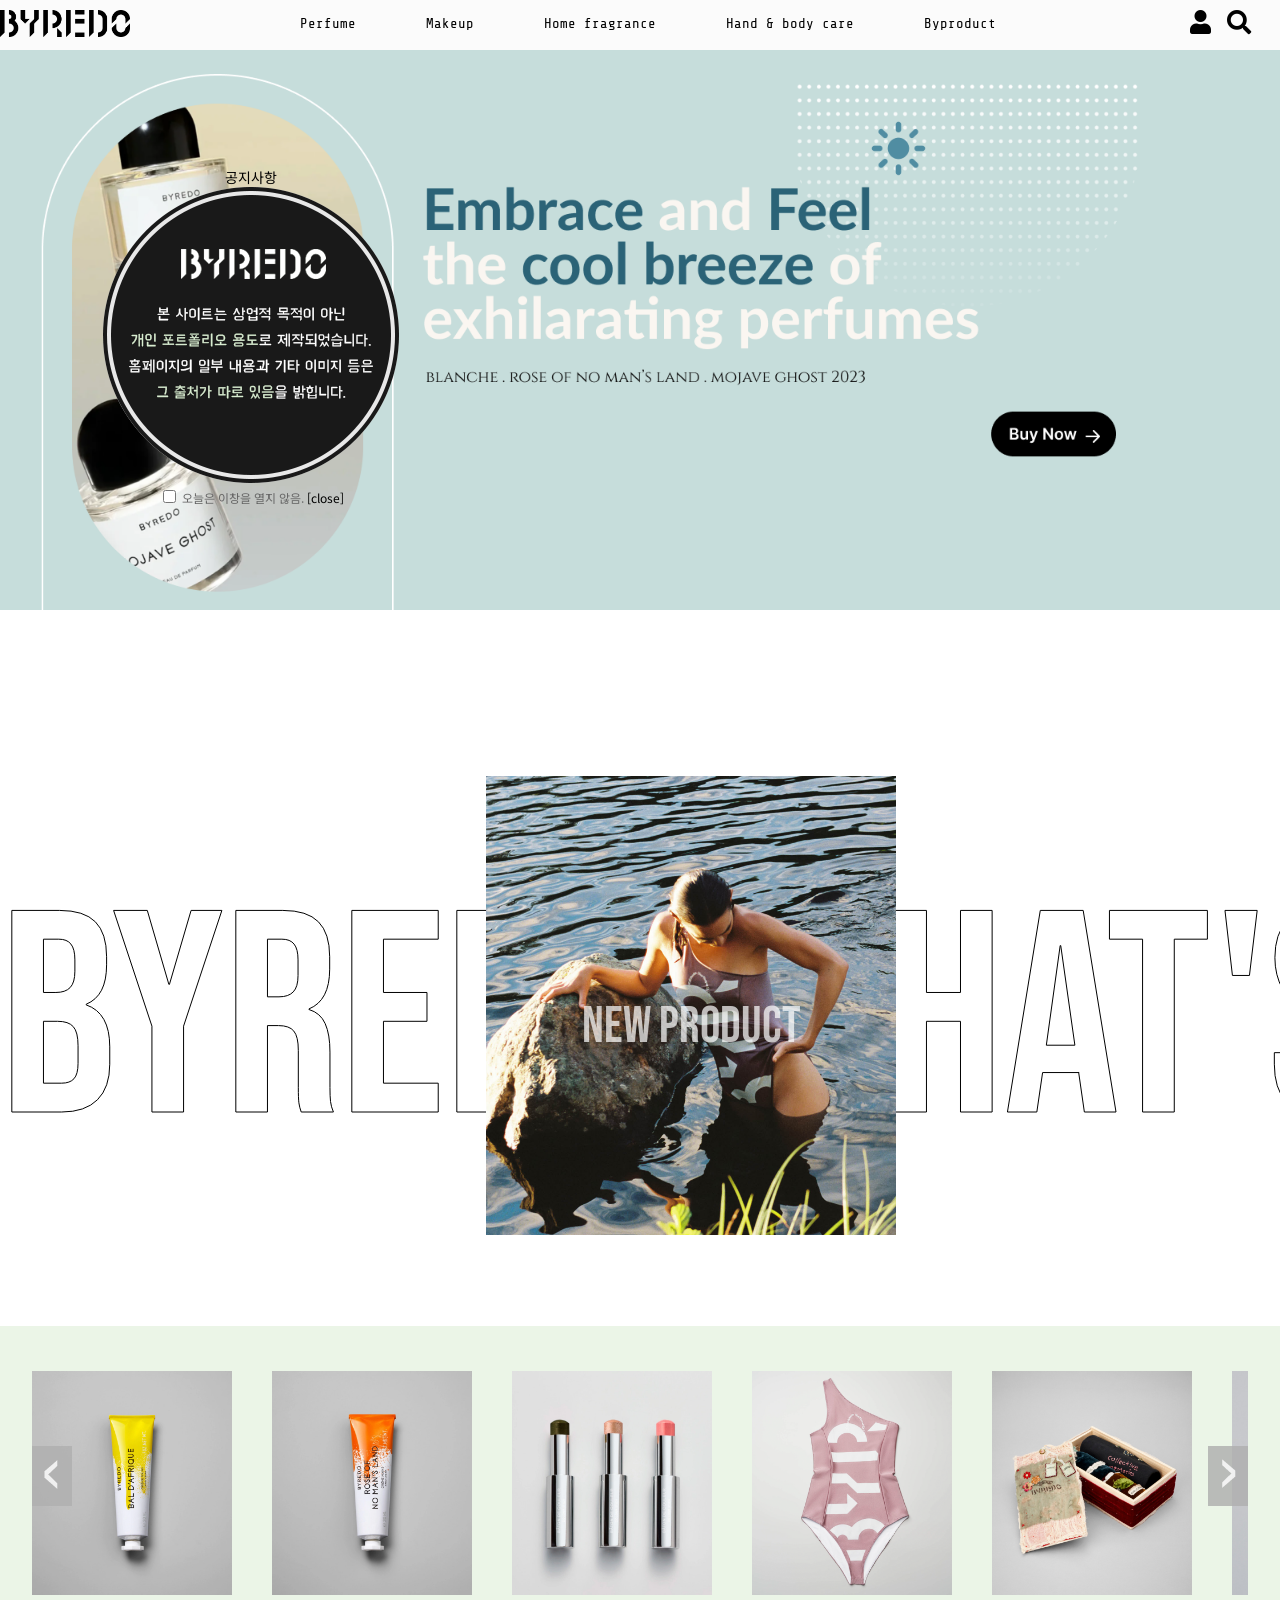
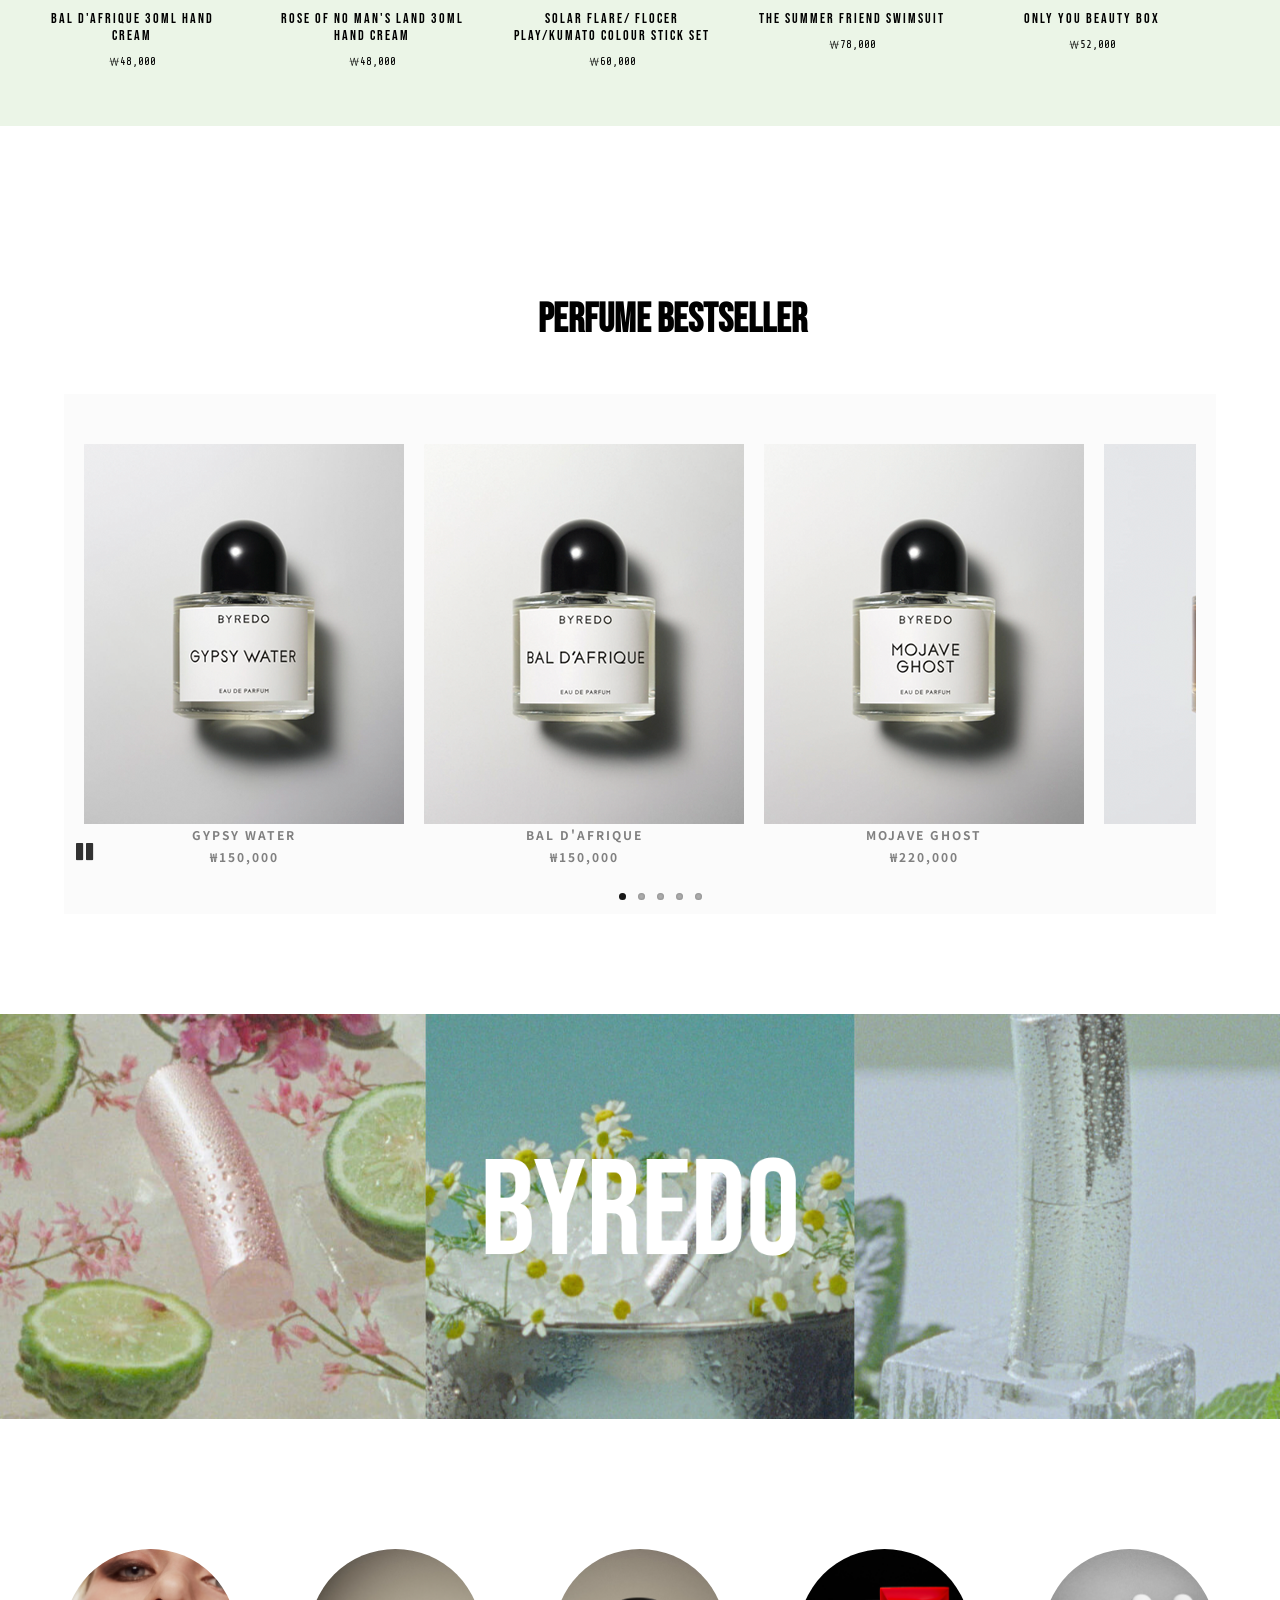
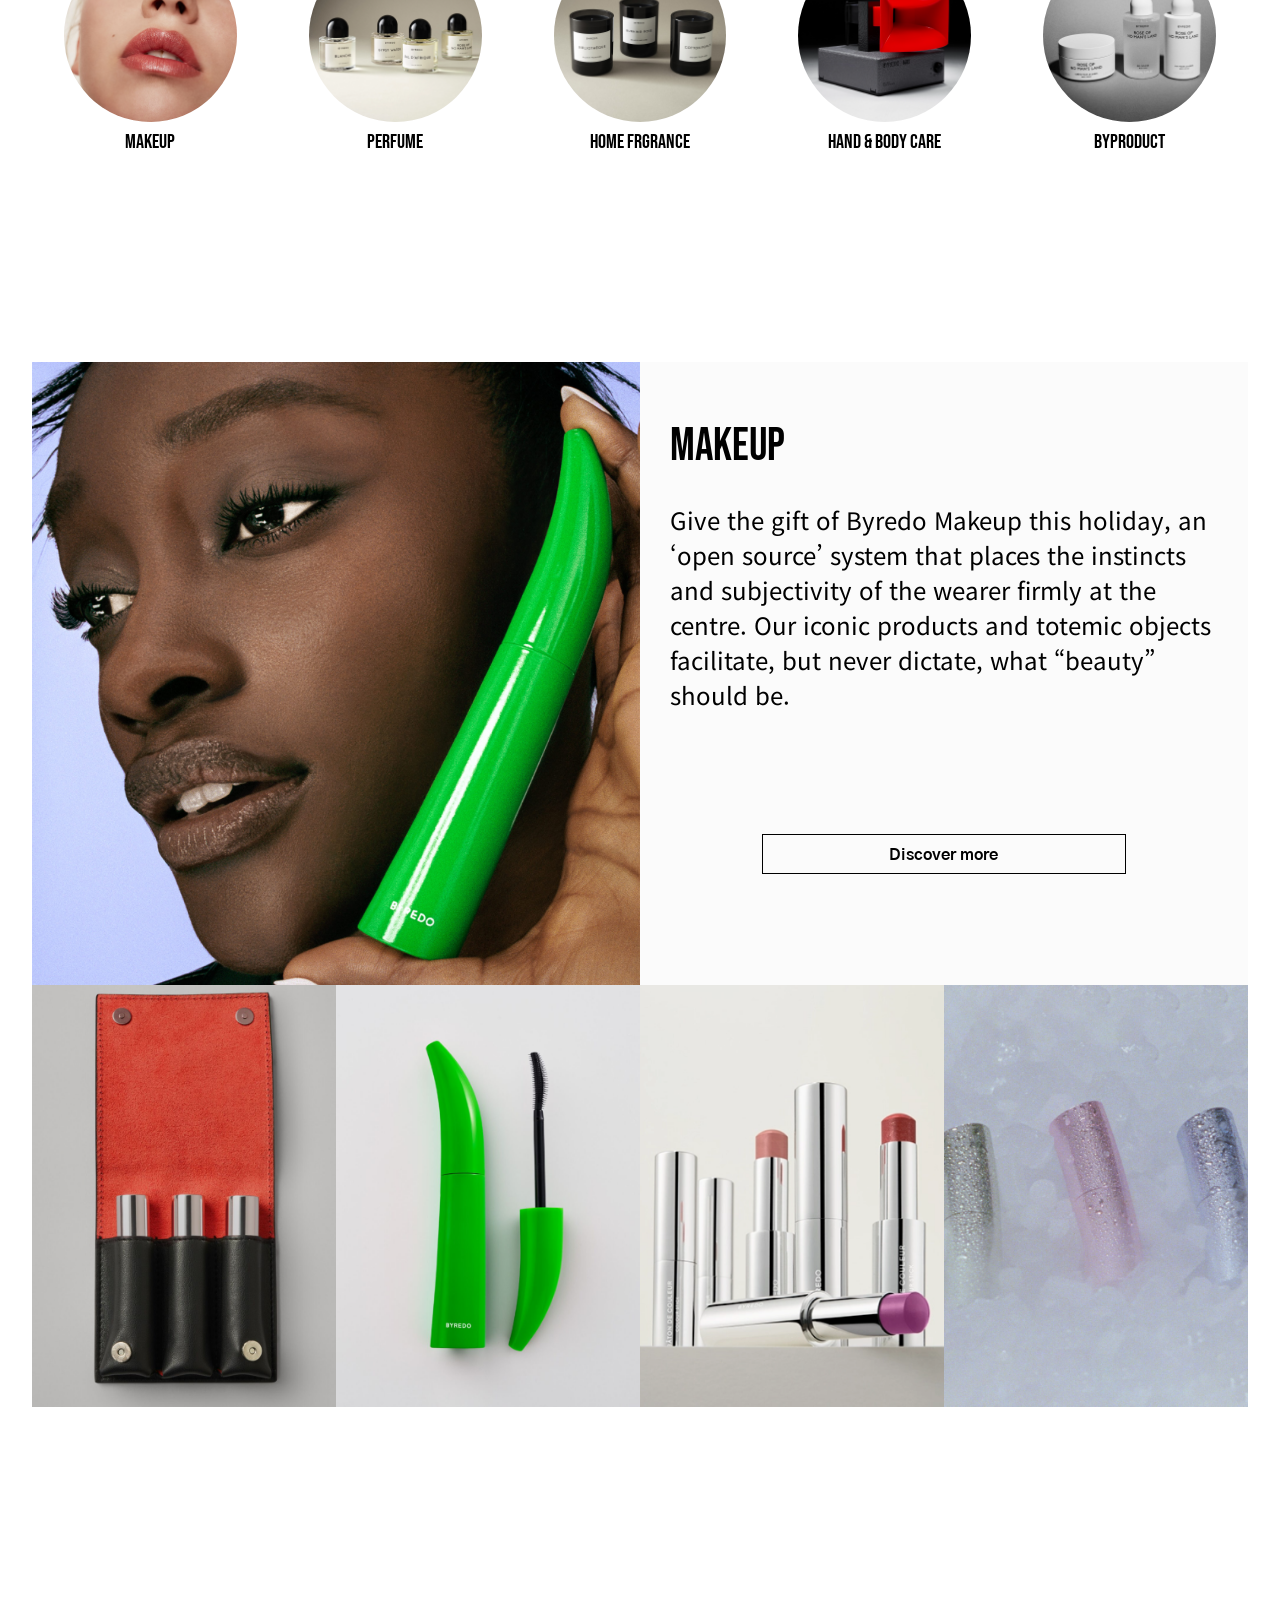
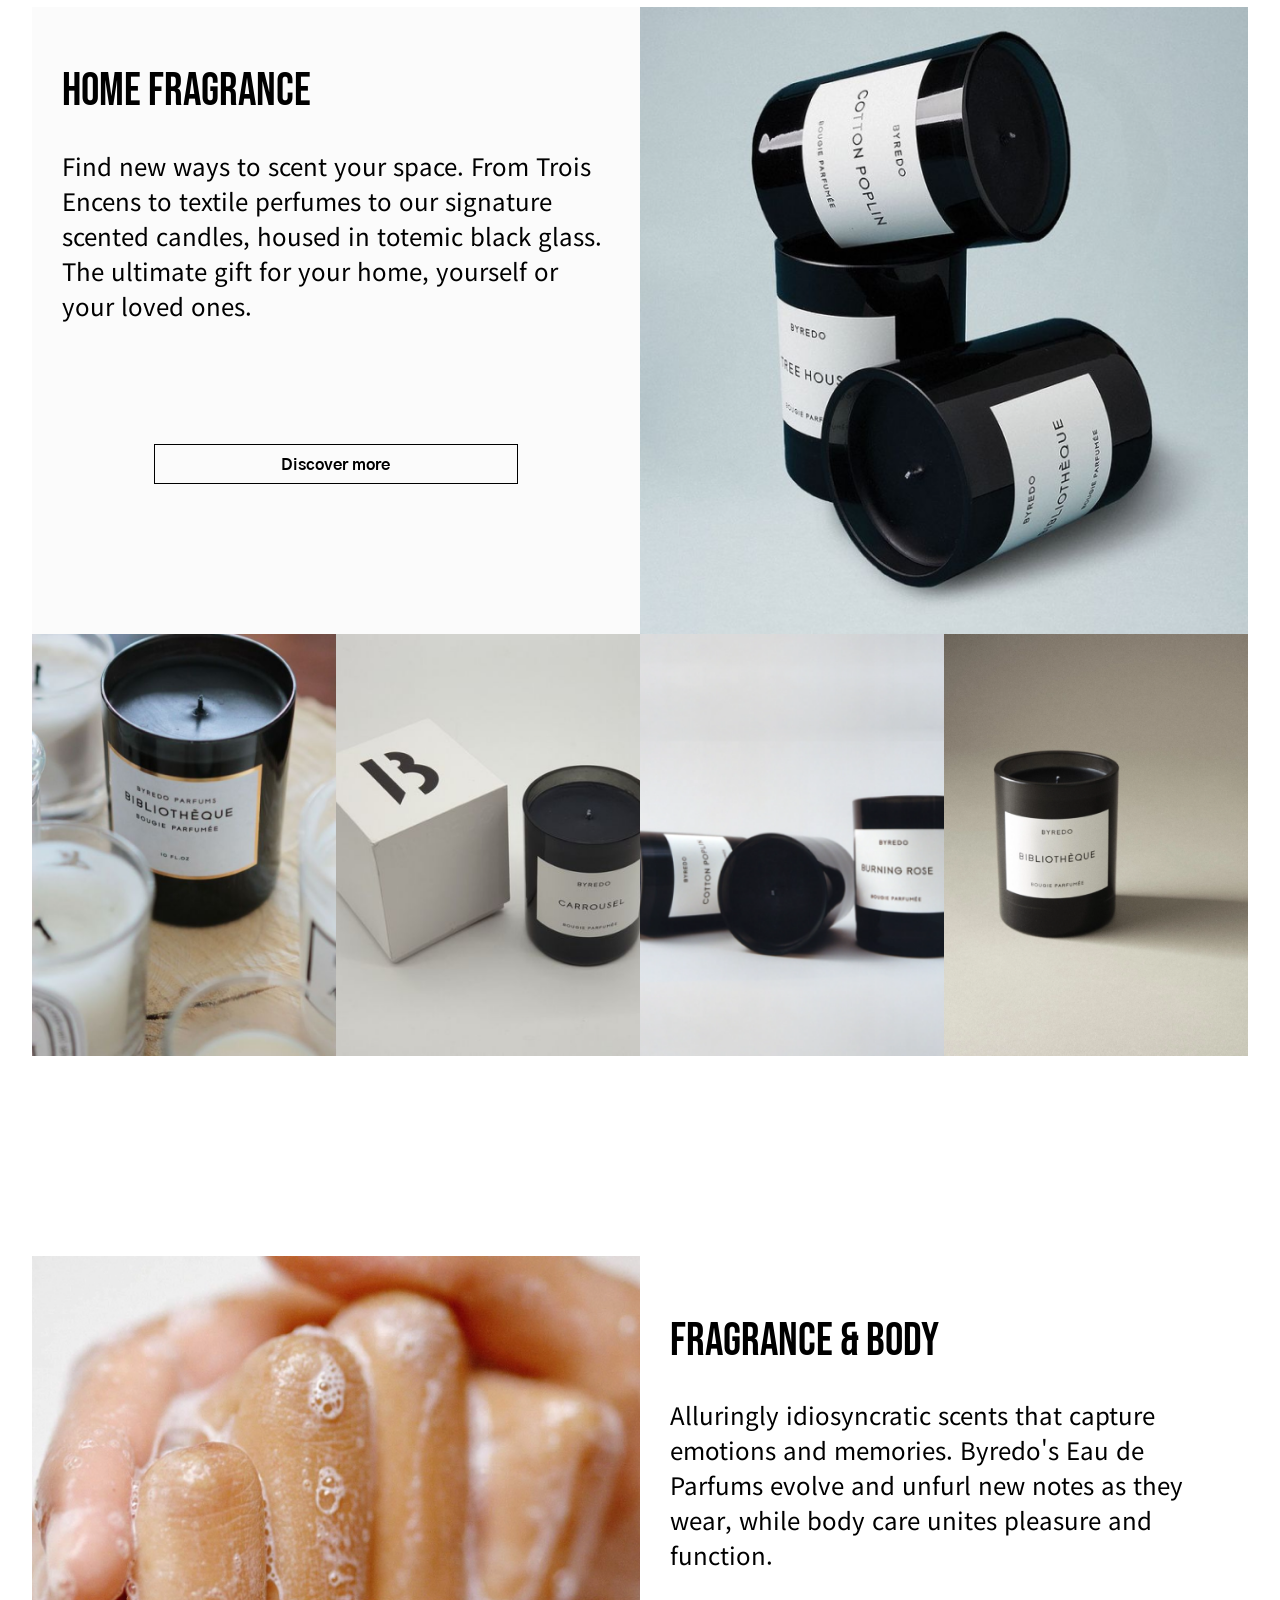
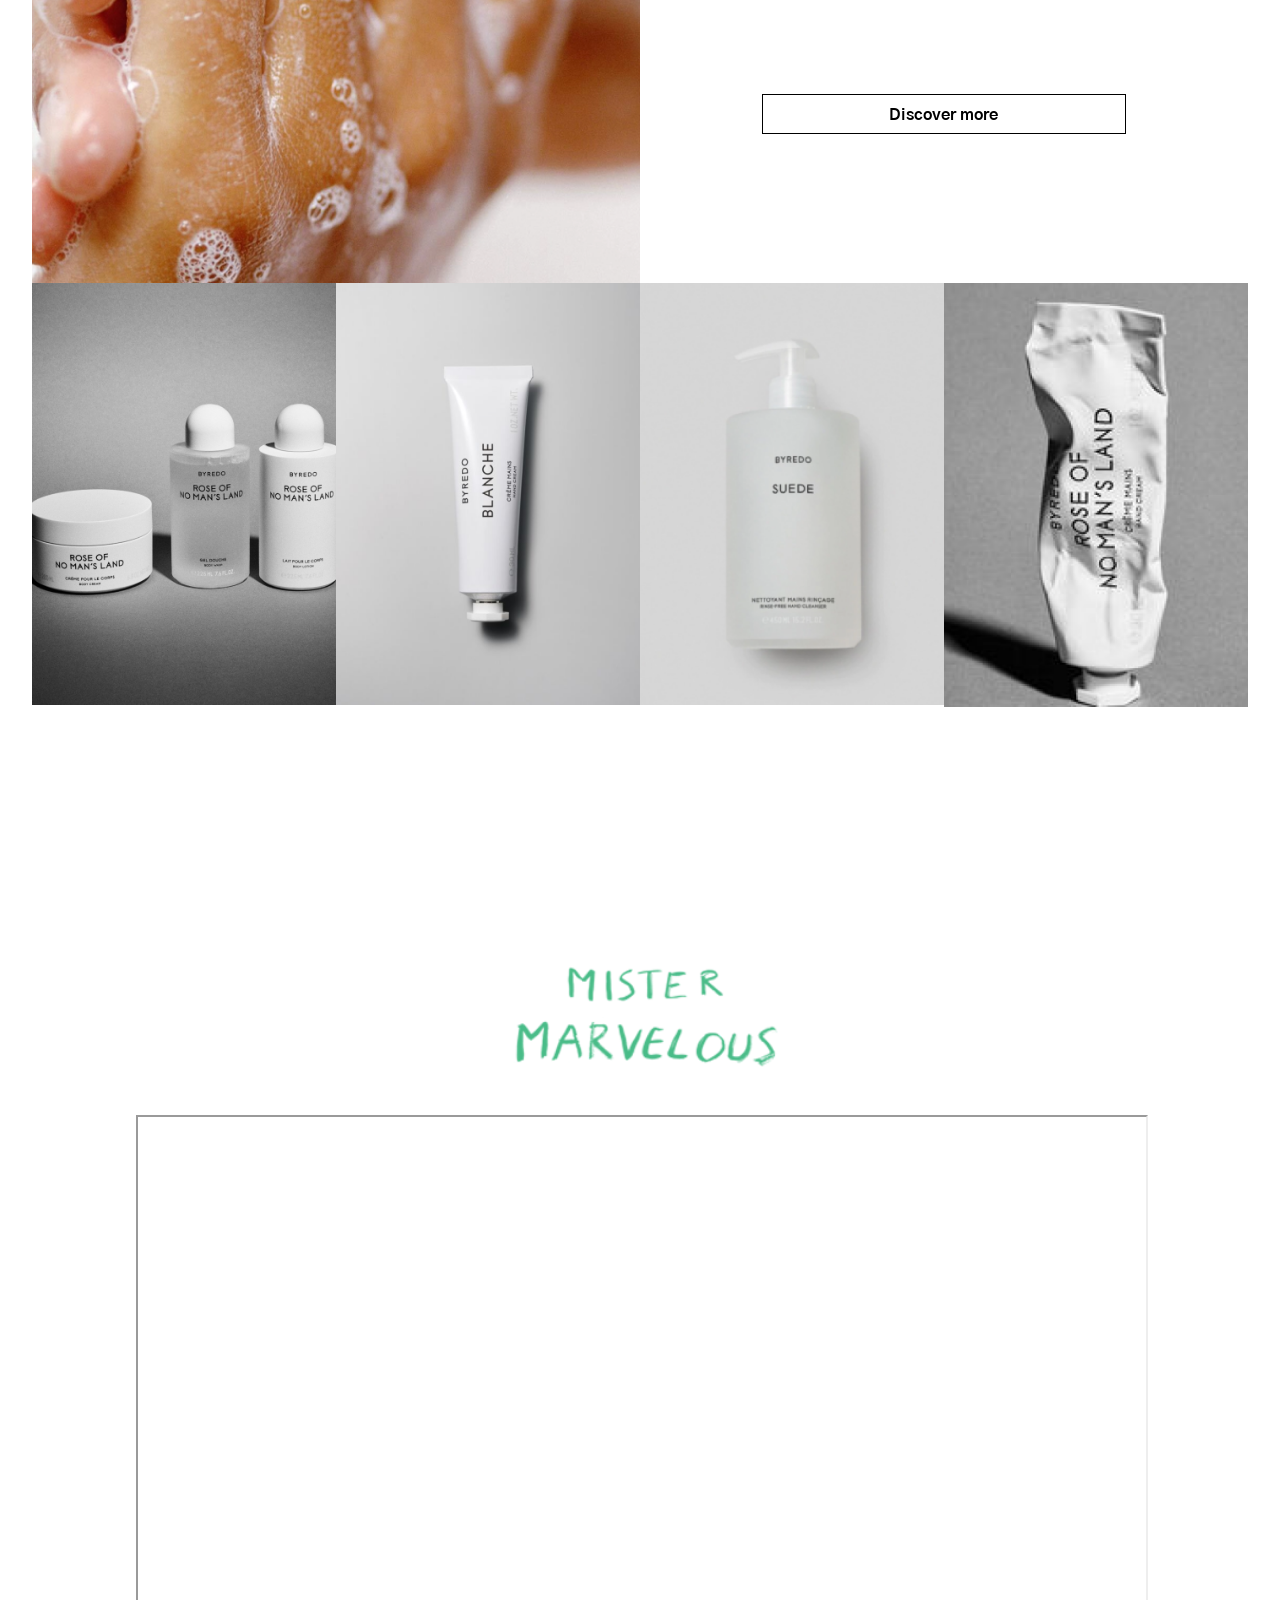
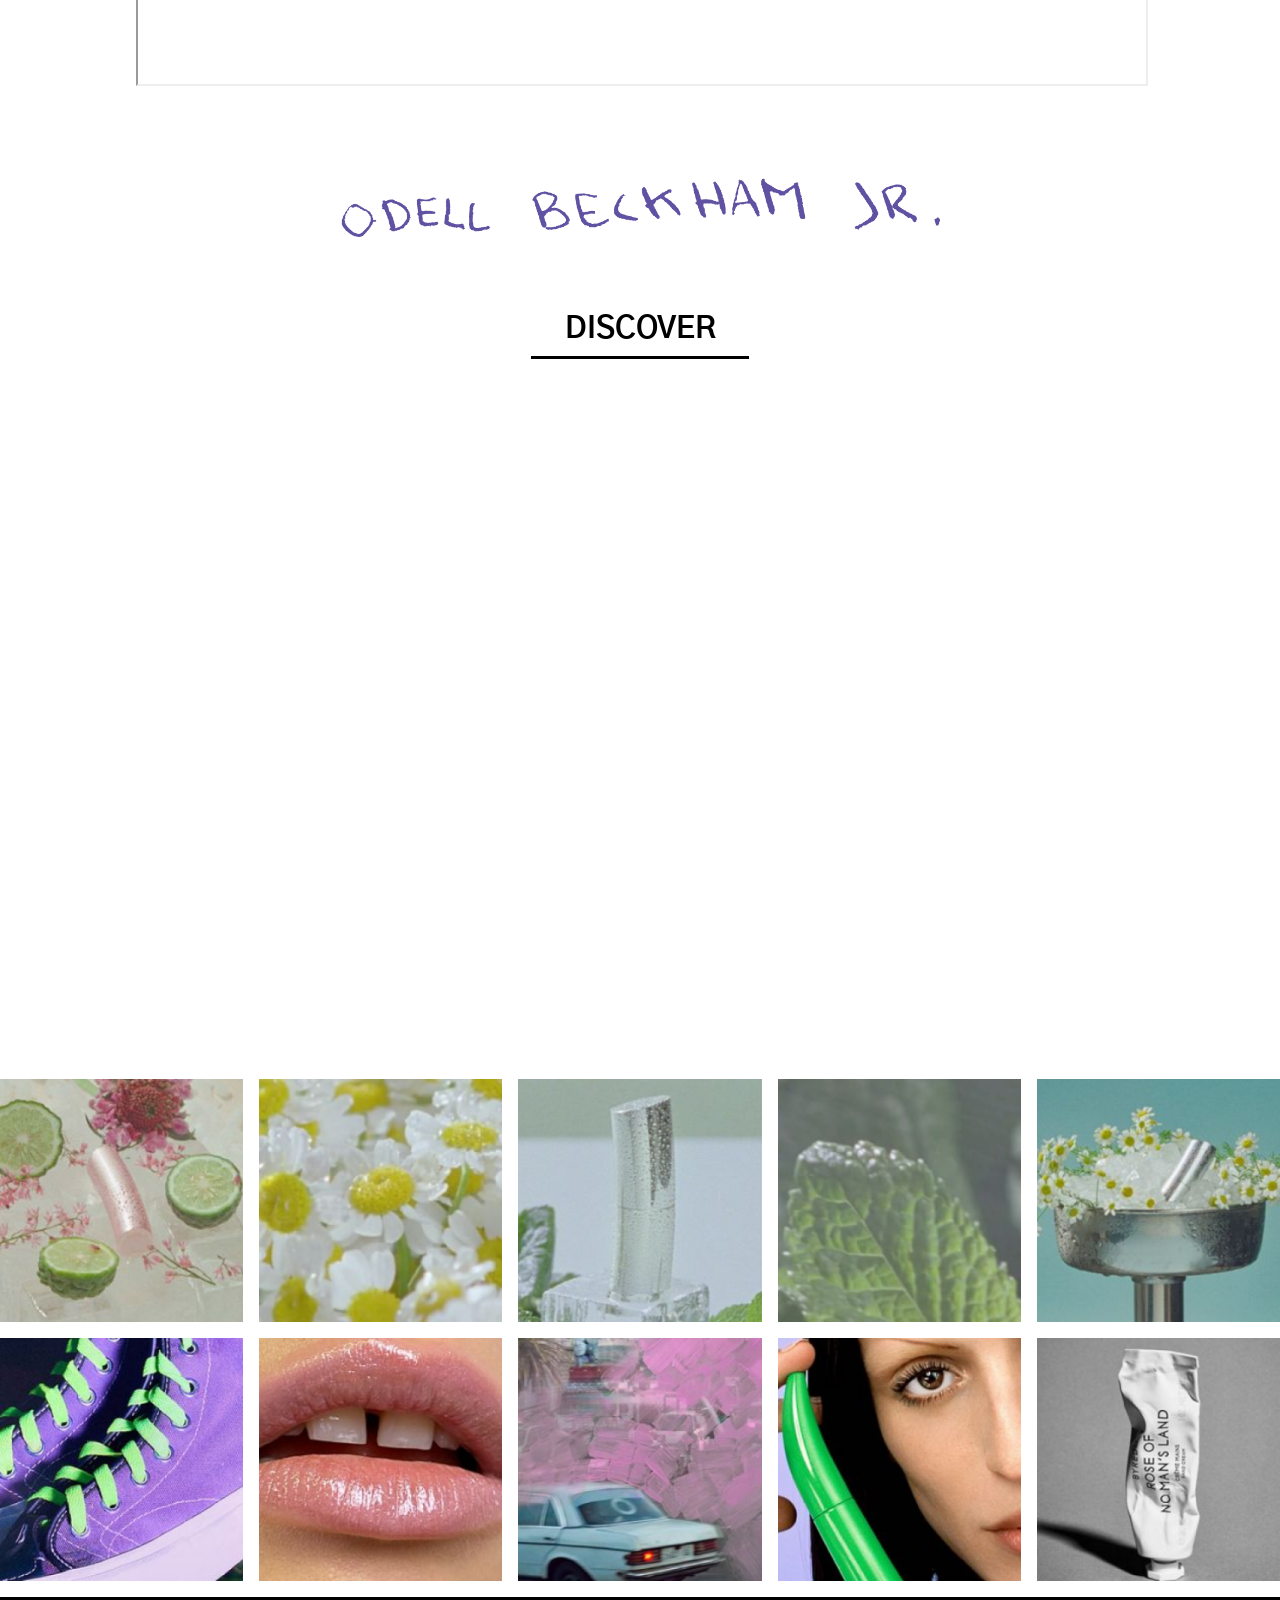
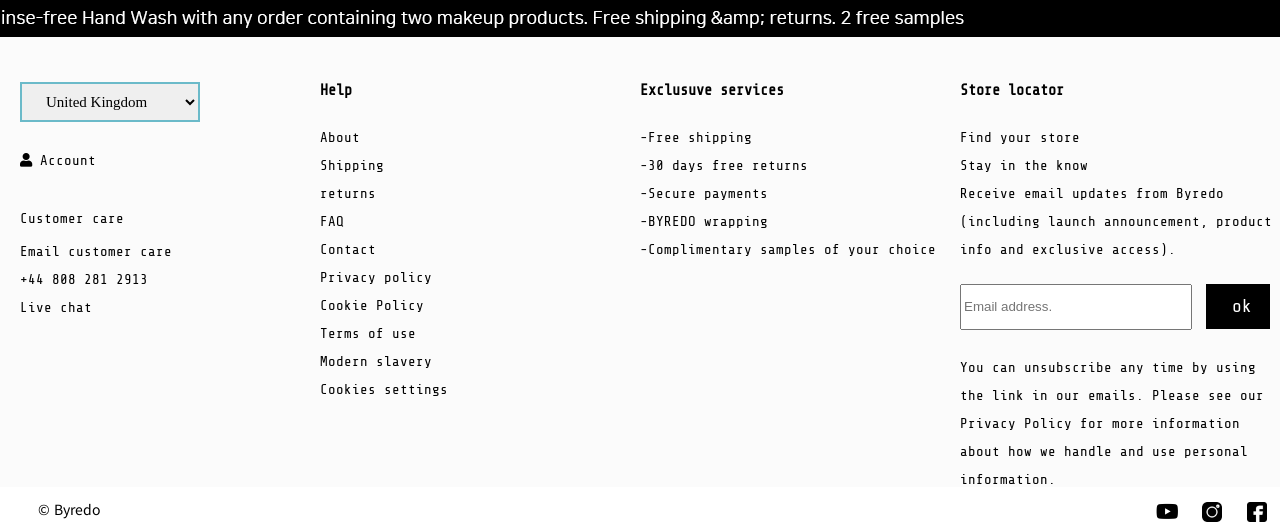
==== index.html @ 7366fc66 "first commit: Byredo project finish" ====
<!DOCTYPE html>
<html lang="ko">
<head>
	<meta charset="UTF-8">
	<title>Byredo</title>
    
	<meta name="viewport" content="width=device-width, initial-scale=1, minimum-scale=1, maximum-scale=1, user-scalable=no">
           
    <link rel="stylesheet" href="maincss/reset.css">
    <link rel="stylesheet" href="maincss/main.css">
    <link rel="stylesheet" href="maincss/media.css">
    <link rel="stylesheet" href="common/css/common.css">
    <link rel="stylesheet" href="common/css/common-media.css">
    <link rel="stylesheet" href="maincss/flexslider2.css">

    <!-- 폰트어썸 -->
    <link rel="stylesheet" href="https://cdnjs.cloudflare.com/ajax/libs/font-awesome/5.9.0/css/all.min.css">

    
    <script src="mainjs/jquery-1.10.2.min.js"></script>
    <script src="js/jquery-3.4.1.min.js"></script>

      
    <script type="text/javascript" src="mainjs/jquery.bxslider.min.js"></script>
    <script type="text/javascript" src="mainjs/bestbook_zone.js"></script>

    <link rel="preconnect" href="https://fonts.gstatic.com">
        
        
    <script src="mainjs/jssor.slider-22.1.8.mini.js"></script><!--visual-->
    <script src="mainjs/main.js"></script>
    <script src="common/js/common.js"></script>
    
  <link rel="shortcut icon" href="images/favicon.ico">  
</head>
<body>
  
   <header class="header">

      <div class="header_menu_mt">
        <h1><a href="index.html"><img src="images/logo.png" alt="logo_pc"></a></h1>

        <p class="ic_menu"><a></a></p>
        <p class="search"><a href="#"></a></p>
        
                <div class="search_box">
            <div class="search_in">
                <input type="text" placeholder="search" class="search_txt">
                <!--<input type="button" value="search" class="search_btn">-->
                <p class="close_btn"><a>x</a></p>
            </div>
        </div><!--search_box-->
      </div><!--header_menu_mt-->

     
     
     
    <div class="header_menu_pc">
        <div class="header_menu">
            <h1><a href="index.html"><img src="images/logo.png" alt=""></a></h1>
            <nav class="nav">
                <ul class="gnb">
                    <li><a href="byredo_sub6/index.html">Perfume<span class="circle"></span></a>
                        <ul class="sub1 subm">
                            <li><a href="#">Discover</a>
                                <ul>
                                    <li><a href="#">Best sellers</a></li>
                                    <li><a href="byredo_sub6/index.html">New arrivals</a></li>
                                    <li><a href="#">Gift card</a></li>
                                    <li><a href="byredo_story/index.html">Mister Marvelous</a></li>
                                </ul>
                            </li>
                            <li><a href="#">Categories</a>
                                <ul>
                                    <li><a href="byredo_sub2/index.html">Shop all</a></li>
                                    <li><a href="#">Perfumes</a></li>
                                    <li><a href="#">Discovert set</a></li>
                                    <li><a href="#">Travel editions</a></li>
                                    <li><a href="#">Perfume extracts</a></li>
                                    <li><a href="#">Hair perfumes</a></li>
                                </ul>
                            </li>
                            <li><a href="#">Best sellers</a>
                                <ul>
                                    <li><a href="#">Bal d'Afrique</a></li>
                                    <li><a href="#">Majave Ghost</a></li>
                                    <li><a href="#">Gypsy Water</a></li>
                                    <li><a href="#">Rose of No Man's Land</a></li>
                                    <li><a href="#">Blanche</a></li>
                                </ul>
                            </li>
                            <li><a href="#"><img src="images/sub_1.png" alt=""></a>
                            </li>
                        </ul>
                    </li>
                    <li><a href="byredo_sub2/index.html">Makeup<span class="circle"></span></a>
                        <ul class="sub2 subm">
                            <li><a href="#">Discover</a>
                                <ul>
                                    <li><a href="#">Best sellers</a></li>
                                    <li><a href="byredo_sub6/index.html">New arrivals</a></li>
                                    <li><a href="#">Gift card</a></li>
                                    <li><a href="#">Mister Marvelous</a></li>
                                </ul>
                            </li>
                            <li><a href="#">Categories</a>
                                <ul>
                                    <li><a href="#">Shop all</a></li>
                                    <li><a href="byredo_sub5/index.html">Eyes</a></li>
                                    <li><a href="byredo_sub2/index.html">Lips</a></li>
                                    <li><a href="#">Face</a></li>
                                    <li><a href="#">Accessories</a></li>
                                </ul>
                            </li>
                            <li><a href="byredo_sub2/index.html">Product<span class="circle"></span></a>
                                <ul>
                                    <li><a href="byredo_sub3/index.html">Mascara</a></li>
                                    <li><a href="byredo_sub4/index.html">Eyeliner</a></li>
                                    <li><a href="byredo_sub5/index.html">Eyeshadow</a></li>
                                    <li><a href="byredo_sub2/index.html">Lipstick</a></li>
                                    <li><a href="byredo_sub2/index.html">Lip Balm</a></li>
                                    <li><a href="byredo_sub2/index.html">Colour Stick</a></li>
                                    <li><a href="byredo_sub2/index.html">Pencil</a></li>
                                </ul>
                            </li>
                            <li><a href="#"><img src="images/sub_2a.png" alt=""></a>
                            </li>
                            <li><a href="#"><img src="images/sub_2b.png" alt=""></a></li>
                        </ul>
                    </li>
                    <li><a href="#">Home fragrance<span class="circle"></span></a>
                        <ul class="sub3 subm">
                            <li><a href="#">Discover</a>
                                <ul>
                                    <li><a href="#">Best sellers</a></li>
                                    <li><a href="byredo_sub6/index.html">New arrivals</a></li>
                                    <li><a href="#">Gift card</a></li>
                                    <li><a href="#">Mister Marvelous</a></li>
                                </ul>
                            </li>
                            <li><a href="#">Categories</a>
                                <ul>
                                    <li><a href="#">shop all</a></li>
                                    <li><a href="#">candies</a></li>
                                    <li><a href="#">home fragrances</a></li>
                                    <li><a href="#">Textile perfume</a></li>
                                    <li><a href="#">Bentgablenits</a></li>
                                    <li><a href="#">Accessories</a></li>
    
                                </ul>
                            </li>
                            <li><a href="#"><img src="images/sub_3a.png" alt=""></a>
                            </li>
                            <li><a href="#"><img src="images/sub_3b.png" alt=""></a>
                            </li>
                        </ul>
                    </li>
                    <li><a href="#">Hand &amp; body care<span class="circle"></span></a>
                        <ul class="sub4 subm">
                            <li><a href="#">Discover</a>
                                <ul>
                                    <li><a href="#">Best sellers</a></li>
                                    <li><a href="byredo_sub6/index.html">New arrivals</a></li>
                                    <li><a href="#">Gift card</a></li>
                                    <li><a href="#">Mister Marvelous</a></li>
                                </ul>
                            </li>
                            <li><a href="#">Categories</a>
                                <ul>
                                    <li><a href="#">shop all</a></li>
                                    <li><a href="#">Hand care</a></li>
                                    <li><a href="#">Body care</a></li>
                                </ul>
                            </li>
                            <li><a href="#"><img src="images/sub_4a.png" alt=""></a>
                                <ul>
                                </ul>
                            </li>
                            <li><a href="#"><img src="images/sub_4b.png" alt=""></a>
                            </li>
                        </ul>
                    </li>
                    <li><a href="#">Byproduct<span class="circle"></span></a>
                        <ul class="subm sub5">
                            <li><a href="#">Discover</a>
                                <ul>
                                    <li><a href="#">Best sellers</a></li>
                                    <li><a href="byredo_sub6/index.html">New arrivals</a></li>
                                    <li><a href="#">Gift card</a></li>
                                    <li><a href="#">Mister Marvelous</a></li>
                                </ul>
                            </li>
                            <li><a href="#">Categories</a>
                                <ul>
                                    <li><a href="#">Latest drop</a></li>
                                    <li><a href="#">Eyewear</a></li>
                                    <li><a href="#">small leather goods</a></li>
                                    <li><a href="#">Footwear</a></li>
                                    <li><a href="#">Home</a></li>
                                    <li><a href="byredo_story/index.html">About Byproduct</a></li>
                                </ul>
                            </li>
                            <li><a href="#">Product<span class="circle"></span></a>
                                <ul>
                                    <li><a href="#">BYPRODCUT 37 - The Slash</a></li>
                                    <li><a href="#">BYPRODUCT 36 - Infraluna</a></li>
                                </ul>
                            </li>
                            <li><a href="#"><img src="images/sub_5a.png" alt=""></a>
                            </li>
                        </ul>
                    </li>
                </ul><!--gnb-->

                <ul class="gnb2">
                    <li class="user"><a href="#"></a></li>
                    <li class="search"><a href="#"></a></li>
                </ul>

            </nav><!--nav-->
        </div><!--head_menu-->
    </div><!--header_menu_pc-->
       
    
       <div class="gnb_back"></div>
       
       
               <div class="search_box">
            <div class="search_in">
                <input type="text" placeholder="Search" class="search_txt">
                <p class="close_btn"><a>x</a></p>
            </div>
        </div>
        <!--search_box-->
        <div class="user_box">
            <ul>
                <li><a href="#">Login</a></li>
                <li><a href="#">Join</a></li>
                <li><a href="#">Shipping</a></li>
                <li><a href="#">Service</a></li>
             </ul>
        </div>     
       
   </header>
    
    <div class="left_menu">
        <ul class="gnb3">
            <li><a href="byredo_sub6/index.html">Perfume</a>
                <ul class="sub1 subm">
                    <li><a href="#">Discover</a>
                        <ul>
                            <li><a href="byredo_sub6/index.html">Best sellers</a></li>
                            <li><a href="byredo_sub6/index.html">New arrivals</a></li>
                            <li><a href="#">Gift card</a></li>
                            <li><a href="#">Mister Marvelous</a></li>
                        </ul>
                    </li>
                    <li><a href="#">Categories</a>
                        <ul>
                            <li><a href="#">Shop all</a></li>
                            <li><a href="#">Perfumes</a></li>
                            <li><a href="#">Discovert set</a></li>
                            <li><a href="#">Travel editions</a></li>
                            <li><a href="#">Perfume extracts</a></li>
                            <li><a href="#">Hair perfumes</a></li>
                        </ul>
                    </li>
                    <li><a href="#">Best sellers</a>
                        <ul>
                            <li><a href="#">Bal d'Afrique</a></li>
                            <li><a href="#">Majave Ghost</a></li>
                            <li><a href="#">Gypsy Water</a></li>
                            <li><a href="#">Rose of No Man's Land</a></li>
                            <li><a href="#">Blanche</a></li>
                        </ul>
                    </li>
                    <li><a href="#"><img src="images/sub_1.png" alt=""></a>
                    </li>
                </ul>
            </li>
            <li><a href="byredo_sub2/index.html">Makeup</a>
                <ul class="sub2 subm">
                    <li><a href="#">Discover</a>
                        <ul>
                            <li><a href="byredo_sub6/index.html">Best sellers</a></li>
                            <li><a href="byredo_sub6/index.html">New arrivals</a></li>
                            <li><a href="#">Gift card</a></li>
                            <li><a href="#">Mister Marvelous</a></li>
                        </ul>
                    </li>
                    <li><a href="#">Categories</a>
                        <ul>
                            <li><a href="#">Shop all</a></li>
                            <li><a href="byredo_sub5/index.html">Eyes</a></li>
                            <li><a href="#">Lips</a></li>
                            <li><a href="#">Face</a></li>
                            <li><a href="#">Accessories</a></li>
                        </ul>
                    </li>
                    <li><a href="#">Product</a>
                        <ul>
                            <li><a href="byredo_sub3/index.html">Mascara</a></li>
                            <li><a href="byredo_sub4/index.html">Eyeliner</a></li>
                            <li><a href="byredo_sub5/index.html">Eyeshadow</a></li>
                            <li><a href="byredo_sub2/index.html">Lipstick</a></li>
                            <li><a href="byredo_sub2/index.html">Lip Balm</a></li>
                            <li><a href="byredo_sub2/index.html">Colour Stick</a></li>
                            <li><a href="byredo_sub2/index.html">Pencil</a></li>
                        </ul>
                    </li>
                    <li><a href="#"><img src="images/sub_2a.png" alt=""></a>
                    </li>
                    <li><a href="#"><img src="images/sub_2b.png" alt=""></a></li>
                </ul>
            </li>
            <li><a href="#">Home fragrance</a>
                <ul class="sub3 subm">
                    <li><a href="#">Discover</a>
                        <ul>
                            <li><a href="#">Best sellers</a></li>
                            <li><a href="byredo_sub6/index.html">New arrivals</a></li>
                            <li><a href="#">Gift card</a></li>
                            <li><a href="#">Mister Marvelous</a></li>
                        </ul>
                    </li>
                    <li><a href="#">Categories</a>
                        <ul>
                            <li><a href="#">shop all</a></li>
                            <li><a href="#">candies</a></li>
                            <li><a href="#">home fragrances</a></li>
                            <li><a href="#">Textile perfume</a></li>
                            <li><a href="#">Bentgablenits</a></li>
                            <li><a href="#">Accessories</a></li>
    
                        </ul>
                    </li>
                    <li><a href="#"><img src="images/sub_3a.png" alt=""></a>
                    </li>
                    <li><a href="#"><img src="images/sub_3b.png" alt=""></a>
                    </li>
                </ul>
            </li>
            <li><a href="#">Hand &amp; body care</a>
                <ul class="sub4 subm">
                    <li><a href="#">Discover</a>
                        <ul>
                            <li><a href="#">Best sellers</a></li>
                            <li><a href="byredo_sub6/index.html">New arrivals</a></li>
                            <li><a href="#">Gift card</a></li>
                            <li><a href="#">Mister Marvelous</a></li>
                        </ul>
                    </li>
                    <li><a href="#">Categories</a>
                        <ul>
                            <li><a href="#">shop all</a></li>
                            <li><a href="#">Hand care</a></li>
                            <li><a href="#">Body care</a></li>
                        </ul>
                    </li>
                    <li><a href="#"><img src="images/sub_4a.png" alt=""></a>
                        <ul>
                        </ul>
                    </li>
                    <li><a href="#"><img src="images/sub_4b.png" alt=""></a>
                    </li>
                </ul>
            </li>
            <li><a href="#">Byproduct</a>
                <ul class="subm sub5">
                    <li><a href="#">Discover</a>
                        <ul>
                            <li><a href="#">Best sellers</a></li>
                            <li><a href="byredo_sub6/index.html">New arrivals</a></li>
                            <li><a href="#">Gift card</a></li>
                            <li><a href="#">Mister Marvelous</a></li>
                        </ul>
                    </li>
                    <li><a href="#">Categories</a>
                        <ul>
                            <li><a href="#">Latest drop</a></li>
                            <li><a href="#">Eyewear</a></li>
                            <li><a href="#">small leather goods</a></li>
                            <li><a href="#">Footwear</a></li>
                            <li><a href="#">Home</a></li>
                            <li><a href="#">About Byproduct</a></li>
                        </ul>
                    </li>
                    <li><a href="#">Product</a>
                        <ul>
                            <li><a href="#">BYPRODCUT 37 - The Slash</a></li>
                            <li><a href="#">BYPRODUCT 36 - Infraluna</a></li>
                        </ul>
                    </li>
                    <li><a href="#"><img src="images/sub_5a.png" alt=""></a>
                    </li>
                </ul>
            </li>
        </ul><!--gnb-->
        <p class="user_m"><a></a></p>
        <p class="close"><a></a></p>
        <p class="logo_s"><a href="byredo_m3/index.html"><img src="images/logo_s.png" alt=""></a></p>
    
    </div><!--------left_menu-------->
    
    
    
    
    <div class="visual">
        
         <div class="visual_m">
    <div id="jssor_1" style="position:relative;margin:0 auto;top:0px;left:0px;width:860px;height:760px;overflow:hidden;visibility:hidden;">

    <div data-u="slides" style="cursor:default;position:relative;top:0px;left:0px;width:860px;height:760px;overflow:hidden;">
    <div>
        <img src="images/slide_m1.png" alt="mobile_slide">
    </div>
    <div>
        <img src="images/slide_m2.png" alt="mobile_slide">
    </div>
    <div>
        <img src="images/slide_m3.png" alt="mobile_slide">
    </div>
    <div>
        <img src="images/slide_m4.png" alt="mobile_slide">
    </div>
    </div>
        
        
        <!-- Bullet Navigator -->                
    <div data-u="navigator" class="jssorb05" style="bottom:16px;right:16px;" data-autocenter="1">
            <!-- bullet navigator item prototype -->
            <div data-u="prototype" style="width:16px;height:16px;"></div>
    </div>
       
        <!-- Arrow Navigator -->
    <span data-u="arrowleft" class="jssora22l" style="top:0px;left:8px;width:40px;height:58px;margin-top:-40px;" data-autocenter="2"></span>
    <span data-u="arrowright" class="jssora22r" style="top:0px;right:8px;width:40px;height:58px;margin-top:-40px;" data-autocenter="2"></span>
    </div>  
  </div><!--visual_m/-->  
       
       
 
       
       
        <div class="visual_t-pc">

            <div id="jssor_2" style="position:relative;margin:0 auto;top:0px;left:0px;width:1600px;height:720px;overflow:hidden;visibility:hidden;">

                <div data-u="slides" style="cursor:default;position:relative;top:0px;left:0px;width:1600px;height:860px;overflow:hidden;">
                    <div><a href="#"><img src="images/slide_6.png" alt="pc_slide"></a></div>
                    <div><a href="#"><img src="images/slide_4.png" alt="pc_slide"></a></div>
                    <div><a href="#"><img src="images/slide_1.png" alt="pc_slide"></a></div>
                    <div><a href="#"><img src="images/slide_2.png" alt="pc_slide"></a></div>
                    <div><a href="#"><img src="images/slide_3.png" alt="pc_slide"></a></div>
                </div>

                <!-- Bullet Navigator -->
                <div data-u="navigator" class="jssorb05" style="bottom:16px;right:16px;" data-autocenter="1">
                    <!-- bullet navigator item prototype -->
                    <div data-u="prototype" style="width:16px;height:16px;"></div>
                </div>

                <!-- Arrow Navigator -->
                <span data-u="arrowleft" class="jssora22l" style="top:0px;left:8px;width:40px;height:58px;margin-top:-40px;" data-autocenter="2"></span>
                <span data-u="arrowright" class="jssora22r" style="top:0px;right:8px;width:40px;height:58px;margin-top:-40px;" data-autocenter="2"></span></div>
            <!--jssor_2-->
        </div>
        <!--visual_t-pc-->


    </div>
    <!--visual-->

   

   
    <div class="contents">

    
    <section class="cont1">
      <h2> BYREDO WHAT'S NEW BYREDO WHAT'S NEW BYREDO WHAT'S NEW BYREDO WHAT'S NEW</h2> 
     <div class="center"><img src="images/new_m.png" alt=""><a href="byredo_sub6/index.html">New Product</a></div>
    </section><!--cont1-->
    
 
   
   
    
    <section class="cont2">

   <div class="slide">
      <ul>
        <li><a href="byredo_sub1/index.html"><img src="images/new01.png" alt=""><span>
              <strong>Night Veils Wooden Box</strong>&#8361;110,000
            </span></a></li>
        <li><a href="byredo_sub1/index.html"><img src="images/new02.png" alt="">
              <span><strong>Bal d'Afrique 30ml Hand Cream</strong>&#8361;48,000</span></a>
        </li>
        <li><a href="byredo_sub1/index.html"><img src="images/new03.png" alt="">
              <span><strong>Rose of No Man's Land 30ml Hand Cream</strong>&#8361;48,000</span></a>
        </li>
        <li><a href="byredo_sub1/index.html"><img src="images/new04.png" alt="">
              <span><strong>solar Flare/ Flocer Play/Kumato Colour Stick Set</strong>&#8361;60,000</span></a>
        </li>
        <li><a href="byredo_sub1/index.html"><img src="images/new05.png" alt="">
              <span><strong>The Summer Friend Swimsuit</strong>&#8361;78,000</span></a>
        </li>
        <li><a href="byredo_sub1/index.html"><img src="images/new06.png" alt="">
              <span><strong>Only You Beauty Box</strong>&#8361;52,000</span></a>
        </li>
        <li><a href="byredo_sub1/index.html"><img src="images/new07.png" alt="">
              <span><strong>30ml Rinse-free hand cleanser</strong>&#8361;48,000</span></a>
        </li>
        <li><a href="byredo_sub1/index.html"><img src="images/new07.png" alt="">
              <span><strong>30ml Rinse-free hand cleanser</strong>&#8361;48,000</span></a>
        </li>
      </ul>
      <p class="prev_btn1">
         <a href="#">
         <img src="images/left_btn.png" alt="이전으로 이동">
         </a>
      </p>
      <p class="next_btn1">
         <a href="#">
         <img src="images/right_btn.png" alt="다음으로 이동">
         </a>
      </p>
   </div>
 </section> <!-- close of bestbook_zone -->
    
          
          
          
     <section class="cont2_m">

   <div class="slide_m">
      <ul>
        <li><a href="#"><img src="images/new01.png" alt=""><span>
              <strong>Night Veils Wooden Box</strong><br>&#8361;110,000
            </span></a></li>
        <li><a href="#"><img src="images/new02.png" alt="">
              <span><strong>Bal d'Afrique 30ml Hand Cream</strong><br>&#8361;48,000</span></a>
        </li>
        <li><a href="#"><img src="images/new03.png" alt="">
              <span><strong>Rose of No Man's Land 30ml Hand Cream</strong><br>&#8361;48,000</span></a>
        </li>
        <li><a href="#"><img src="images/new04.png" alt="">
            <span><strong>solar Flare/ Flocer Play/Kumato Colour Stick Set</strong><br>&#8361;60,000</span></a>
        </li>
        <li><a href="#"><img src="images/new05.png" alt="">
              <span><strong>The Summer Friend Swimsuit</strong><br>&#8361;78,000</span></a>
        </li>
        <li><a href="#"><img src="images/new06.png" alt="">
              <span><strong>Only You Beauty Box</strong><br>&#8361;52,000</span></a>
        </li>
        <li><a href="#"><img src="images/new07.png" alt="">
              <span><strong>30ml Rinse-free hand cleanser</strong><br>&#8361;48,000</span></a>
        </li>
        <li><a href="#"><img src="images/new07.png" alt="">
              <span><strong>30ml Rinse-free hand cleanser</strong><br>&#8361;48,000</span></a>
        </li>
      </ul>
      <p class="prev_btn2">
         <a href="#">
         <img src="images/left_btn.png" alt="이전으로 이동">
         </a>
      </p>
      <p class="next_btn2">
         <a href="#">
         <img src="images/right_btn.png" alt="다음으로 이동">
         </a>
      </p>
   </div>
 </section> <!-- close of bestbook_zone -->          

           
           
    <section class="cont3">
    <h2>PERFUME BESTSELLER</h2>       
      
            
     <div id="main" role="main" class="main1">
      <section class="slider">
        <div class="flexslider carousel">
          <ul class="slides">
              <li><a href="#"><img src="images/c1.png" alt=""><span>
                  <strong>GYPSY WATER</strong><br><strong>&#8361;150,000</strong>
                </span></a></li>
              <li><a href="#"><img src="images/c2.png" alt="">
                  <span><strong>BAL D'AFRIQUE</strong><br><strong>&#8361;150,000</strong></span></a>
              </li>
              <li><a href="#"><img src="images/c3.png" alt="">
                  <span><strong>MOJAVE GHOST</strong><br><strong>&#8361;220,000</strong></span></a>
              </li>
              <li><a href="#"><img src="images/c4.png" alt="">
                  <span><strong>VANILLE ANTIQUE</strong><br><strong>&#8361;170,000</strong></span></a>
              </li>
              <li><a href="#"><img src="images/c3.png" alt="">
                  <span><strong>MIXED EMOTION</strong><br><strong>&#8361;190,000</strong></span></a>
              </li>
              <li><a href="#"><img src="images/c1.png" alt="">
                  <span><strong>GYPSY WATER</strong><br><strong>&#8361;260,000</strong></span></a>
              </li>   
              <li><a href="#"><img src="images/c1.png" alt=""><span>
                  <strong>GYPSY WATER</strong><br><strong>&#8361;150,000</strong>
                </span></a></li>
              <li><a href="#"><img src="images/c2.png" alt="">
                  <span><strong>BAL D'AFRIQUE</strong><br><strong>&#8361;150,000</strong></span></a>
              </li>
              <li><a href="#"><img src="images/c3.png" alt="">
                  <span><strong>MOJAVE GHOST</strong><br><strong>&#8361;220,000</strong></span></a>
              </li> 
              <li><a href="#"><img src="images/c1.png" alt=""><span>
                  <strong>GYPSY WATER</strong><br><strong>&#8361;150,000</strong>
                </span></a></li>
              <li><a href="#"><img src="images/c2.png" alt="">
                  <span><strong>BAL D'AFRIQUE</strong><br><strong>&#8361;150,000</strong></span></a>
              </li>
              <li><a href="#"><img src="images/c3.png" alt="">
                  <span><strong>MOJAVE GHOST</strong><br><strong>&#8361;220,000</strong></span></a>
              </li>

              <li><a href="#"><img src="images/c4.png" alt="">
                  <span><strong>VANILLE ANTIQUE</strong><br><strong>&#8361;170,000</strong></span></a>
              </li>  

          </ul>
        </div>
 </section>
 </div>
          
 </section><!--cont2-->    
    
    
	<section class="cont4_m">
	   <div><img src="images/c4_pc.png" alt=""></div>		
	   <div><img src="images/c4_m.png" alt=""></div>	
   </section>
   
    
    <section class="cont4_menu">
        <ul>
            <li><a href="byredo_sub3/index.html"><img src="images/menu_01.png" alt="">
                <div class="cap"></div>
                </a>
                <p class="txt1">Makeup</p>
                </li>
            <li><a href="#"><img src="images/menu_02.png" alt="">
                <div class="cap"></div>
                </a>
                <p class="txt1">Perfume</p>
                </li>   
            <li><a href="#"><img src="images/menu_03.png" alt="">
                <div class="cap"></div>  
                </a>
                <p class="txt1">Home frgrance</p>
                </li>   
            <li><a href="#"><img src="images/menu_04.png" alt="">
                <div class="cap"></div>
                </a>
                <p class="txt1">Hand &amp; body care</p>
                </li>   
            <li><a href="#"><img src="images/menu_05.png" alt="">
                <div class="cap"></div>
                </a>
                <p class="txt1">Byproduct</p>
                </li>   
        </ul>
    </section><!-----cont4_m----->
    
    
    
        
    <section class="cont5">
           <div>
           <ul>
			<li><a href="byredo_sub3/index.html"><img src="images/makeup_m.png" alt=""></a></li>
			<li><p class="text">
			<span>MAKEUP</span><br>
			Give the gift of Byredo Makeup this holiday, an ‘open source’ system that places the instincts and subjectivity of the wearer firmly at the centre. Our iconic products and totemic objects facilitate, but never dictate, what “beauty” should be.</p>
			<h3><a href="byredo_sub2/index.html">Discover more</a></h3></li>
	        </ul>    
		    </div>
			
			
 			<div>
            <ul>
                <li><a href="byredo_sub4/index.html"><img src="images/makeup_pc01.png" alt="">
                <p class="center">View Detail</p>
                </a></li>
                <li><a href="byredo_sub5/index.html"><img src="images/makeup_pc02.png" alt="">
                <p class="center">View Detail</p>
                </a></li>
                <li><a href="byredo_sub4/index.html"><img src="images/makeup_pc03.png" alt="">
                <p class="center">View Detail</p>
                </a></li>
                <li><a href="byredo_sub5/index.html"><img src="images/makeup_pc04.png" alt="">
                <p class="center">View Detail</p>
                </a></li>
            </ul>
            </div>
    </section><!--cont5_pc-->
    
    
    
        <section class="cont5_m">
           <div>
           <ul>
			<li><a href="byredo_sub3/index.html"><img src="images/makeup_m.png" alt=""></a></li>
			<li><p class="text">
			<span>MAKEUP</span><br>
			Give the gift of Byredo Makeup this holiday, an ‘open source’ system that places the instincts and subjectivity of the wearer firmly at the centre. Our iconic products and totemic objects facilitate, but never dictate, what “beauty” should be.</p>
			<h3><a href="byredo_sub2/index.html">Discover more</a></h3></li>
	        </ul>    
		    </div>
			
			
 			<div>
            <ul>
                <li><a href="byredo_sub4/index.html"><img src="images/makeup_m01.png" alt="">
                <p class="center">View Detail</p>
                </a></li>
                <li><a href="byredo_sub5/index.html"><img src="images/makeup_m02.png" alt="">
                <p class="center">View Detail</p>
                </a></li>
                <li><a href="byredo_sub4/index.html"><img src="images/makeup_m03.png" alt="">
                <p class="center">View Detail</p>
                </a></li>
                <li><a href="byredo_sub5/index.html"><img src="images/makeup_m04.png" alt="">
                <p class="center">View Detail</p>
                </a></li>
            </ul>
            </div>
    </section><!--cont5_m-->
    
    
    
    <section class="cont6">
           <div>
           	<ul>
           		<li><a href="byredo_sub3/index.html"><img src="images/home_m.png" alt=""></a></li>
           		<li>
           			<p class="text">
           			<span>HOME FRAGRANCE</span><br>
           			Find new ways to scent your space. From Trois Encens to textile perfumes to our signature scented candles, housed in totemic black glass. The ultimate gift for your home, yourself or your loved ones.</p>
           			<h3><a href="byredo_sub5/index.html">Discover more</a></h3>
           		</li>
           	</ul>
           </div>


           <div>
           	<ul>
           		<li><a href="byredo_sub4/index.html"><img src="images/home_pc01.png" alt="">
           				<p class="center">View Detail</p>
           			</a></li>
           		<li><a href="byredo_sub5/index.html"><img src="images/home_pc02.png" alt="">
           				<p class="center">View Detail</p>
           			</a></li>
           		<li><a href="byredo_sub4/index.html"><img src="images/home_pc03.png" alt="">
           				<p class="center">View Detail</p>
           			</a></li>
           		<li><a href="byredo_sub5/index.html"><img src="images/home_pc04.png" alt="">
           				<p class="center">View Detail</p>
           			</a></li>
           	</ul>
           </div>
    </section><!--cont6_pc-->
    
    
    
    
    
        <section class="cont6_m">
           <div>
           	<ul>
           		<li><a href="byredo_sub3/index.html"><img src="images/home_m.png" alt=""></a></li>
           		<li>
           			<p class="text">
           			<span>HOME FRAGRANCE</span><br>
           			Find new ways to scent your space. From Trois Encens to textile perfumes to our signature scented candles, housed in totemic black glass. The ultimate gift for your home, yourself or your loved ones.</p>
           			<h3><a href="byredo_sub5/index.html">Discover more</a></h3>
           		</li>
           	</ul>
           </div>


           <div>
           	<ul>
           		<li><a href="byredo_sub4/index.html"><img src="images/home_m01.png" alt="">
           				<p class="center">View Detail</p>
           			</a></li>
           		<li><a href="byredo_sub5/index.html"><img src="images/home_m02.png" alt="">
           				<p class="center">View Detail</p>
           			</a></li>
           		<li><a href="byredo_sub4/index.html"><img src="images/home_m03.png" alt="">
           				<p class="center">View Detail</p>
           			</a></li>
           		<li><a href="byredo_sub5/index.html"><img src="images/home_m04.png" alt="">
           				<p class="center">View Detail</p>
           			</a></li>
           	</ul>
           </div>
    </section><!--cont6_m-->
    
    
    
    
    <section class="cont7">
           <div>
           	<ul>
           		<li><a href="byredo_sub3/index.html"><img src="images/body_m.png" alt=""></a></li>
           		<li>
           			<p class="text">
           			<span>FRAGRANCE &amp; BODY</span><br>
           			Alluringly idiosyncratic scents that capture emotions and memories. Byredo's Eau de Parfums evolve and unfurl new notes as they wear, while body care unites pleasure and function.
</p>
           			<h3><a href="byredo_sub2/index.html">Discover more</a></h3>
           		</li>
           	</ul>
           </div>


           <div>
           	<ul>
           		<li><a href="byredo_sub4/index.html"><img src="images/body_pc01.png" alt="">
           				<p class="center">View Detail</p>
           			</a></li>
           		<li><a href="byredo_sub5/index.html"><img src="images/body_pc02.png" alt="">
           				<p class="center">View Detail</p>
           			</a></li>
           		<li><a href="byredo_sub4/index.html"><img src="images/body_pc03.png" alt="">
           				<p class="center">View Detail</p>
           			</a></li>
           		<li><a href="byredo_sub5/index.html"><img src="images/body_pc04.png" alt="">
           				<p class="center">View Detail</p>
           			</a></li>
           	</ul>
            </div>
    </section><!--cont7_pc-->
    
    
    
    
    
    
    
    <section class="cont7_m">
           <div>
           	<ul>
           		<li><a href="byredo_sub3/index.html"><img src="images/body_m.png" alt=""></a></li>
           		<li>
           			<p class="text">
           			<span>FRAGRANCE &amp; BODY</span><br>
           			Alluringly idiosyncratic scents that capture emotions and memories. Byredo's Eau de Parfums evolve and unfurl new notes as they wear, while body care unites pleasure and function.
</p>
           			<h3><a href="byredo_sub2/index.html">Discover more</a></h3>
           		</li>
           	</ul>
           </div>


           <div>
           	<ul>
           		<li><a href="byredo_sub4/index.html"><img src="images/body_m01.png" alt="">
           				<p class="center">View Detail</p>
           			</a></li>
           		<li><a href="byredo_sub5/index.html"><img src="images/body_m02.png" alt="">
           				<p class="center">View Detail</p>
           			</a></li>
           		<li><a href="byredo_sub4/index.html"><img src="images/body_m03.png" alt="">
           				<p class="center">View Detail</p>
           			</a></li>
           		<li><a href="byredo_sub5/index.html"><img src="images/body_m04.png" alt="">
           				<p class="center">View Detail</p>
           			</a></li>
           	</ul>
            </div>
    </section><!--cont7_m-->
    
    
    
    <section class="cont8">
       <p class="product"><a href="#"><img src="images/p_name.png" alt=""></a></p>
       <div class="video">
        <iframe width="1008" height="567" src="https://www.youtube.com/embed/jHqn9gAk2IA?start=2" title="YouTube video player"  allow="accelerometer; autoplay; clipboard-write; encrypted-media; gyroscope; picture-in-picture" allowfullscreen></iframe>
        <p class="text1">Byredo</p>
        <p class="text2">Byredo</p>
        </div><!--video-->
    <p class="name"><img src="images/name.png" alt=""></p>
    <!--
    <h2><a href="#">DISCOVER MORE</a><span class="line"></span></h2>-->
    

    <p class="btn"><a href="#">DISCOVER MORE</a></p>         
    </section><!---cont8--->
    
 

    <section class="cont9">
       <a href="#"> <div class="cont9_in"><p class="text1"><span>Mixed Emotion</span><br> byredo</p></div></a>
    </section><!---cont10--->
    
        <section class="cont9_m">
        <a href="#">
        <p class="text1"><span>Mixed Emotion</span><br> byredo</p>
        <img src="images/c9_m.png" alt=""></a>
    </section><!---cont9--->
    
    
    
    <section class="cont10">
       <ul>
            <li><a href="#"><img src="images/ins01.png" alt="">
            <p class="icon"><img src="images/ins_icon.png" alt=""></p>
            </a></li>
            <li><a href="images/ins02.png"><img src="images/ins02.png" alt="">
            <p class="icon"><img src="images/ins_icon.png" alt=""></p>
            </a></li>
            <li><a href="#"><img src="images/ins03.png" alt="">
            <p class="icon"><img src="images/ins_icon.png" alt=""></p>
            </a></li>
            <li><a href="#"><img src="images/ins04.png" alt="">
            <p class="icon"><img src="images/ins_icon.png" alt=""></p>
            </a></li>
            <li><a href="#"><img src="images/ins05.png" alt="">
            <p class="icon"><img src="images/ins_icon.png" alt=""></p>
            </a></li>
            <li><a href="#"><img src="images/ins06.png" alt="">
            <p class="icon"><img src="images/ins_icon.png" alt=""></p>
            </a></li>
            <li><a href="#"><img src="images/ins07.png" alt="">
            <p class="icon"><img src="images/ins_icon.png" alt=""></p>
            </a></li>
            <li><a href="#"><img src="images/ins08.png" alt="">
            <p class="icon"><img src="images/ins_icon.png" alt=""></p>
            </a></li>
            <li><a href="#"><img src="images/ins09.png" alt="">
            <p class="icon"><img src="images/ins_icon.png" alt=""></p>
            </a></li>    
            <li><a href="#"><img src="images/ins10.png" alt="">
            <p class="icon"><img src="images/ins_icon.png" alt=""></p>
            </a></li>
        </ul>
    </section><!---cont10--->
    
    </div><!-------------------contents--------------------------->
    
    
    
    <div class="moving"></div>
    
    
    
    
    <footer class="footer">
      <div class="foot1">
        <div>
         <ul>
            <li><select>
                    <option>United Kingdom</option>
                    <option>Austria</option>
                    <option>Belgium</option>
                    <option>Bulgaria</option>
                    <option>Canada</option>
                    <option>Italy</option>
                </select></li>

             <li><a href="#"><i class="fa fa-user" aria-hidden="true"></i>&nbsp;Account</a></li>
             <li><a href="#">Customer care</a></li>
             <li><a href="#">Email customer care</a></li>
             <li><a href="#">+44 808 281 2913</a></li>
             <li><a href="#">Live chat</a></li>
         </ul>
         </div> 
         
         <div>
             <ul>
                 <li><b>Help</b></li>
                 <li><a href="byredo_story/index.html">About</a></li>
                 <li><a href="#">Shipping</a></li>
                 <li><a href="#">returns</a></li>
                 <li><a href="#">FAQ</a></li>
                 <li><a href="#">Contact</a></li>
                 <li><a href="#">Privacy policy</a></li>
                 <li><a href="#">Cookie Policy</a></li>
                 <li><a href="#">Terms of use</a></li>
                 <li><a href="#">Modern slavery</a></li>
                 <li><a href="#">Cookies settings</a></li>
         </ul>  
             
         </div>
      </div><!--foot1-->  
      <div class="foot2">
        <div>
             <ul>
                 <li><b>Exclusuve services</b></li>
                 <li>-Free shipping</li>
                 <li>-30 days free returns</li>
                 <li>-Secure payments</li>
                 <li>-BYREDO wrapping</li>
                 <li>-Complimentary samples of your choice</li>
             </ul>
         </div> 
         
         <div>
             <ul>
                 <li><b>Store locator</b></li>
             <li><a href="#">Find your store</a></li>
             <li><a href="#">Stay in the know</a></li>
             <li>Receive email updates from Byredo (including launch announcement, product info and exclusive access).</li>
             <li><input type="text" placeholder="Email address."><span class="btn"><a href="#">ok</a></span></li>
             <li>You can unsubscribe any time by using the link in our emails.
             Please see our Privacy Policy for more information about how we handle and use personal information.</li>
         </ul>  
             
         </div>  
      </div> <!--foot2--> 
      
                   
         <ul class="foot3">
             <li>© Byredo </li>
             <li><a href="https://www.facebook.com/byredo/"><img src="images/facebook.png" alt=""></a></li>
             <li><a href="https://www.instagram.com/officialbyredo/"><img src="images/instagram.png" alt=""></a></li>
             <li><a href="https://www.youtube.com/watch?v=MEN4y65dtQ8/"><i class="fab fa-youtube"></i></a></li>
         </ul>
    </footer><!---footer_pc-->
    

    
    <footer class="footer_m">
        <div class="snb">
            <nav>
                <ul>
                    <li>
                        <a href="#">Customer care<img src="images/arrow_down.png" alt=""></a>
                        <ul>
                            <li><a href="#">Email customer care</a></li>
                            <li><a href="#">+44 808 281 2913</a></li>
                            <li><a href="#">Live chat</a></li>
                        </ul>
                    </li>
                    <li><a href="#">Help<img src="images/arrow_down.png" alt=""></a>
                        <ul>
                            <li><a href="byredo_story/index.html">About</a></li>
                            <li><a href="#">Shipping</a></li>
                            <li><a href="#">returns</a></li>
                            <li><a href="#">FAQ</a></li>
                            <li><a href="#">Contact</a></li>
                            <li><a href="#">Privacy policy</a></li>
                            <li><a href="#">Cookie Polic</a></li>
                            <li><a href="#">Terms of use</a></li>
                            <li><a href="#">Modern slaver</a></li>
                        </ul>
                    </li>
                    <li>
                        <a href="#">Exclusive service <img src="images/arrow_down.png" alt=""></a>
                        <ul>
                            <li><a href="#">Free shipping</a></li>
                            <li><a href="#">30 days free returns</a></li>
                            <li><a href="#">Secure payment</a></li>
                            <li><a href="#">BYREDO wrapping</a></li>
                            <li><a href="#">Complimentary samples of your choice</a></li>
                        </ul>
                    </li>
                    <li><a href="#">Store locate<img src="images/arrow_down.png" alt=""></a>
                        <ul>
                            <li><a href="#">Find your store</a></li>
                            <li><a href="#">Stay in the know</a></li>
                            <li><a href="#">Receive email updates from Byredo </a></li>
                        </ul>
                    </li>
                    <li><a href="#">Stay in the know <img src="images/arrow_down.png" alt=""></a>
                        <ul class="loop">
                            <li><a href="#">Receive email updates from Byredo </a></li>
                            <li><input type="text" placeholder="Email address."><span class="btn"><a href="#">ok</a></span>
                            </li>
                            <li> You can unsubscribe any time by using the link in our emails. Please see our Privacy Policy
                                for more information about how we handle and use personal information.</li>
                        </ul>
                    </li>
                </ul>
            </nav>
        </div>
        <ul class="foot3">
            <li>© Byredo </li>
            <li><a href="https://www.facebook.com/byredo/"><img src="images/facebook.png" alt=""></a></li>
            <li><a href="https://www.instagram.com/officialbyredo/"><img src="images/instagram.png" alt=""></a></li>
            <li><a href="https://www.youtube.com/watch?v=MEN4y65dtQ8"><img src="images/utube.png" alt=""></a></li>
        </ul>
    </footer>
     
     
      <!-- FlexSlider -->  
<script src="mainjs/jquery.flexslider.js"></script>    
<script>
 $(function(){
      SyntaxHighlighter.all();
    });
    $(window).load(function(){
      $('.flexslider').flexslider({
        animation: "slide",
        animationLoop: true,
        itemWidth: 320,
        itemMargin:20,
        pausePlay: true,
        start: function(slider){
          $('body').removeClass('loading');
        }
      });
    });   
</script> 

<script src="popup/mainpopup.js"></script>


<div id="showimage" style="z-index:99;position:absolute;width:322px;left:100px;top:170px;">
    <script>
        function closeWin() {
            var chk = document.getElementById('Notice')
            if (chk.checked) {
                setCookie("Notice", "done", 1); //1이란 숫자는 1일간 안보임을 뜻합니다. 날짜는 자신에 맞게 수정하세요
            }
        }
        if (getCookie("Notice") == "done") {
            hidebox();
        }
    </script>
    <table>
        <caption><span class="hidden">공지사항</span></caption>
        <tr>
            <td>
                <img src="images/popup.png" alt="본 사이트는 상업적 목적이 아닌 개인 포트폴리오 용도로 만들어졌습니다. 홈페이지의 일부 내용과 기타 이미지 등은 그 출처가 따로 있음을 밝힙니다.">
            </td>
        </tr>
        <tr>
            <td style="height:15px;cursor:pointer;">
                <p style="font-size:12px;text-align:center;color:#666;">
                    <input type="checkbox" name="Notice" id="Notice" value="" title="오늘은 이창을 열지 않음 선택상자">
                    <label for="Notice">오늘은 이창을 열지 않음.</label>
                    <a style="cursor:pointer" onclick="closeWin();hidebox();return false;"> [close] </a>
                </p>
            </td>
        </tr>
    </table>
</div>
<!--popup-->


<!--popup move-->
<script src="popup/popup-move/jquery.cookie.js"></script>
<script src="popup/popup-move/jquery-ui-1.10.4.custom.min.js"></script>
<script>
    //<[CDATA[
    $(function() {
        $("#showimage").css("cursor", "move").draggable();
    });
    //]]>
</script>
</body>
</html>
---- maincss/main.css ----
@charset "utf-8";

/* visual --------------*/

.visual{width:100%; margin-top: 50px;}
.visual img{width:100%;}
.visual_m{width: 100%;}



/*------------visual slide---------------- */
.jssorb05 {
            position: absolute;
        }
        .jssorb05 div, .jssorb05 div:hover, .jssorb05 .av {
            position: absolute;
            /* size of bullet elment */
            width: 16px;
            height: 16px;
            background:  url('../images/visual_slide_img/b05-2.png') no-repeat;
            overflow: hidden;
            cursor: pointer;
        }
        .jssorb05 div {background-position: -7px -7px; }
        .jssorb05 div:hover, .jssorb05 .av:hover { background-position: -37px -7px; }
        .jssorb05 .av { background-position: -67px -7px; }
        .jssorb05 .dn, .jssorb05 .dn:hover { background-position: -97px -7px; }
       
        .jssora22l, .jssora22r {
            display: block;
            position: absolute;
            /* size of arrow element */
            width: 40px;
            height: 58px;
            cursor: pointer;
            background: url('../img/a22.png') center center no-repeat;
            overflow: hidden;
        }
        .jssora22l { background-position: -10px -31px; }
        .jssora22r { background-position: -70px -31px; }
        .jssora22l:hover { background-position: -130px -31px; }
        .jssora22r:hover { background-position: -190px -31px; }
        .jssora22l.jssora22ldn { background-position: -250px -31px; }
        .jssora22r.jssora22rdn { background-position: -310px -31px; }
        .jssora22l.jssora22lds { background-position: -10px -31px; opacity: .3; pointer-events: none; }
        .jssora22r.jssora22rds { background-position: -70px -31px; opacity: .3; pointer-events: none; }

.jssor_2 .s01 h2{position: absolute; transform: translate(-50%,-50%);  top:10%; left:10%;font: bold 40px "Bebas Neue";}



/*----------contents-------------*/
.contents{
    width: 100%;
    margin: 0 auto;
    overflow: hidden;
}



/*--------cont1--------*/
.cont1 {
    position: relative;
    width: 100%;
    margin: 150px auto 0;
    overflow: hidden;
}

.cont1 h2 {
    width:100%;
    font: normal 18rem "Bebas Neue";
    text-stroke: 1px #000;
    -webkit-text-stroke: 1px #000;
    color: transparent;
    white-space: nowrap;
    text-align:left;
    height: 500px;
    line-height: 500px;
    animation: scrolln 10s linear infinite;
    color: #fff;

}

.cont1 .center {
    position: absolute;
    top: 0;
    left: 0;
    width: 410px;
    height: 500px;
    padding: 0 38%;
}

.cont1 .center img {
    position: relative;
    width: 100%;
}


.cont1 .center a {
    position: absolute;
    text-align: center;
    font: normal 3.2rem "Bebas Neue";
    transform: translate(-50%, -50%);
    top: 50%;
    left: 50%;
    color: rgba(255, 255, 255, 0.7);
}

.cont1 .center a:hover {
    color: #000;
    transition: all 1s;
}



@keyframes scrolln {
    0% {
        transform: translateX(0%);
    }

    100% {
        transform: translateX(-100%);
    }
}



/*--------cont2--------*/
.cont2 {
    width: 100%;
    height: 400px;
    margin: 50px auto 20px;
    overflow: hidden;
    background: rgba(216, 236, 208, 0.5);
}

.slide {
    width: 95%;
    height: 380px;
    padding-top: 45px;
    position: relative;
    margin: 0 auto;
}

.slide ul li img {
    width: 200px;
}

.slide span,
.slide span strong {
    display: block;
    text-align: center;
}

.slide span strong {
    color: #000;
    font: normal 14px "Bebas Neue";
    letter-spacing: 2px;
    padding-bottom: 10px;
}

.slide span {
    padding-top: 15px;
    font: normal 11px "Share Tech Mono";
}

.slide .prev_btn1 {
    position: absolute;
    top: 120px;
    left: 0px;
}

.slide .next_btn1 {
    position: absolute;
    top: 120px;
    right: 0px;
}

.slide ul li img:hover {
    filter: brightness(80%);
    transition: all 0.6s;
}






/*--------cont2_m--------*/
.cont2_m {
    width: 100%;
    height: 400px;
    margin-top: 50px;
    margin-bottom: 20px;
    overflow: hidden;
    background: rgba(216, 236, 208, 0.5);
}

.slide_m {
    width: 95%;
    height: 380px;
    padding-top: 60px;
    position: relative;
    margin: 0 auto;
}

.slide_m ul li img {
    width: 200px;
}

.slide_m span,
.slide span strong {
    display: block;
    text-align: center;
}

.slide_m span strong {
    color: #000;
    font: normal 14px "Bebas Neue";
    letter-spacing: 2px;
    padding-bottom: 10px;
}

.slide_m span {
    padding-top: 15px;
    font: normal 11px "Share Tech Mono";
}

.slide_m .prev_btn2 {
    position: absolute;
    top: 120px;
    left: 0px;
}

.slide_m .next_btn2 {
    position: absolute;
    top: 120px;
    right: 0px;
}

.slide_m ul li img:hover {
    filter: brightness(80%);
    transition: all 0.6s;
}




/*--------cont3--------*/
.cont3 {
    position: relative;
    margin: 0 auto;
    width: 100%;
    overflow: hidden;
}

.cont3 h2 {
    position: relative;
    margin: 20px auto 0;
    text-align: center;
    font: bold 40px "Bebas Neue";
}



.slider {
    position: relative;
    margin: 0 auto;
    width: 80%;
    background: #fbfbfb;
    padding-bottom: 20px;
}

/**/
.slider li span strong {
    color: gray;
    font-size:12px;
    letter-spacing: 2px;
    line-height:1.8;
}



#carousel li {
    margin-right: 5px;
}

#carousel li:last-child {
    margin-right: 0px;
}

#carousel img {
    display: block;
    opacity: .5;
    cursor: pointer;
}

#carousel img:hover {
    opacity: 1;
}

#carousel .flex-active-slide img {
    opacity: 1;
    cursor: default;
}


/* Layout */
#main {
    position: relative;
    margin: 50px auto 0;
    z-index: 100;
}

.main1 {
    width: 100%;
    text-align: center;
    margin: 0 auto;
}

.main1 a {
    /*폰트적용안됨-기본따라서*/
    color: gray;
    text-decoration: none;
}

.main1 a:hover {
    color: gray;
    text-decoration: underline;
}

.main1>section {
    position: relative;
    float: left;
    height: 500px;
    width: 90%;
    margin: 0 auto;
}

/*확인
.main1>section .slides li span{color: gray; font: normal 14px "Noto Sans KR";}*/

/*--------cont4_m--------*/
.cont4_m {
    width: 100%;
    position: relative;
    margin-top: 100px;
    position: relative;
}

.cont4_m img {
    width: 100%;
}



/*--------cont4_menu--------*/
.cont4_menu {
    position: relative;
    margin: 0 auto;
    overflow-y: hidden;
    /* -ms-overflow-style: none;*/
    white-space: nowrap;
}

.cont4_menu ul {
    width: 100%;
    margin: 30px 0;
    background: #d8ecd0;
}

.cont4_menu li {
    position: relative;
    float: left;
    width: 14%;
    margin-right: 7.5%;
    margin-bottom: 40px;
    border-radius: 50%;
    text-align: center;
}

.cont4_menu li:last-child {
    margin-right: 0%;
}

.cont4_menu li img {
    width: 100%;
    border-radius: 50%;
}

.cont4_menu li .txt1 {
    position: absolute;
    width: 100%;
    margin: 0 auto;
    height: 40px;
    transform: translate(0%, 0%);
    font: normal 20px "Bebas Neue";
    line-height: 30px;
    top: 100%;
    padding-top: 3%;
}

.cont4_menu li .cap {
    position: absolute;
    width: 100%;
    height: 100%;
    top: 0;
    left: 0;
    box-sizing: border-box;
    background: rgba(216, 236, 208, 0.4);
    opacity: 0;
    z-index: 10;
    border-radius: 50%;
}

.cont4_menu li:hover .cap {
    transition: all 0.5s;
    opacity: 1;
    z-index: 10;
}




/*--------cont5--------*/
.cont5 {
    position: relative;
    width: 100%;
    overflow: hidden;
    margin: 50px auto 0;
}

.cont5>div:first-child {
    position: relative;
    width: 100%;
    float: left;
    margin: 0 auto;
    background: #fbfbfb;
}

.cont5>div:first-child ul {
    position: relative;
    width: 100%;
}

.cont5>div:first-child li {
    position: relative;
    width: 50%;
    float: left;
    overflow: hidden;
}

.cont5>div:first-child li .text {
    position: relative;
    transform: translate(0%, 0%);
    font: normal 24px "Noto Sans KR";
    padding: 5% 5% 20%;
}

.cont5>div:first-child li .text span {
    font: normal 46px "Bebas Neue";
    line-height: 2.4;
}

.cont5>div:first-child li img {
    width: 100%;
}

.cont5>div:first-child li:hover img {
    transform: scale(1.2);
    transition: all 0.7s;
    opacity: 0.8;
}



.cont5>div:first-child li h3 {
    position: relative;
    width: 60%;
    height: 40px;
    font: bold 16px "Gothic A1";
    /*margin:15% 3%;*/
    margin: 0 auto;
}

.cont5>div:first-child li h3 a {
    width: 100%;
    height: 40px;
    line-height: 40px;
    display: inline-block;
    text-align: center;
    box-sizing: border-box;
    border: 1px solid #000;
}

.cont5>div:first-child li h3 a:hover {
    background: rgba(0, 0, 0, 0.8);
    transition: all 0.7s;
    color: #fff;
}



.cont5>div:last-child {
    position: relative;
    width: 100%;
    float: left;
    margin: 0 auto;
}

.cont5>div:last-child ul {
    position: relative;
    width: 100%;
}

.cont5>div:last-child li {
    position: relative;
    width: 25%;
    float: left;
    overflow: hidden;
}

.cont5>div:last-child li img {
    width: 100%;
}

.cont5>div:last-child>div ul {
    position: relative;
    width: 100%;
}

.cont5>div:last-child>div li {
    position: relative;
    width: 25%;
    float: left;
}

.cont5>div:last-child>div li img {
    width: 100%;
}

.cont5>div:last-child ul {
    position: relative;
    width: 100%;
}

.cont5>div:last-child li:hover img {
    transform: scale(1.05);
    filter: brightness(85%);
    transition: all 1s;
}

.cont5>div:last-child li .center {
    position: absolute;
    font: bold 14px "Nanum Gothic Coding";
    transform: translate(-50%, -50%);
    top: 45%;
    left: 50%;
    text-align: center;
    width: 50%;
    height: 40px;
    line-height: 40px;
    background: rgba(255, 255, 255, 0.3);
    opacity: 0;
}

.cont5>div:last-child li:hover .center {
    opacity: 1;
    transition: 0.7s;
}






/*--------cont5_m--------*/
.cont5_m {
    position: relative;
    width: 100%;
    overflow: hidden;
    margin: 50px auto 0;
}

.cont5_m>div:first-child {
    position: relative;
    width: 100%;
    float: left;
    margin: 0 auto;
    background: #fbfbfb;
}

.cont5_m>div:first-child ul {
    position: relative;
    width: 100%;
}

.cont5_m>div:first-child li {
    position: relative;
    width: 50%;
    float: left;
    overflow: hidden;
}

.cont5_m>div:first-child li .text {
    position: relative;
    transform: translate(0%, 0%);
    font: normal 24px "Noto Sans KR";
    padding: 5% 5% 20%;
}

.cont5_m>div:first-child li .text span {
    font: normal 46px "Bebas Neue";
    line-height: 2.4;
}

.cont5_m>div:first-child li img {
    width: 100%;
}

.cont5_m>div:first-child li:hover img {
    transform: scale(1.2);
    transition: all 0.7s;
    opacity: 0.8;
}



.cont5_m>div:first-child li h3 {
    position: relative;
    width: 60%;
    height: 40px;
    font: bold 15px "Gothic A1";
    /*margin:15% 3%;*/
    margin: 0 auto;
}

.cont5_m>div:first-child li h3 a {
    width: 100%;
    height: 40px;
    line-height: 40px;
    display: inline-block;
    text-align: center;
    box-sizing: border-box;
    border: 1px solid #000;
}

.cont5_m>div:first-child li h3 a:hover {
    background: rgba(0, 0, 0, 0.8);
    transition: all 0.7s;
    color: #fff;
}



.cont5_m>div:last-child {
    position: relative;
    width: 100%;
    float: left;
    margin: 0 auto;
}

.cont5_m>div:last-child ul {
    position: relative;
    width: 100%;
}

.cont5_m>div:last-child li {
    position: relative;
    width: 25%;
    float: left;
    overflow: hidden;
}

.cont5_m>div:last-child li img {
    width: 100%;
}

.cont5_m>div:last-child>div ul {
    position: relative;
    width: 100%;
}

.cont5_m>div:last-child>div li {
    position: relative;
    width: 25%;
    float: left;
}

.cont5_m>div:last-child>div li img {
    width: 100%;
}

.cont5_m>div:last-child ul {
    position: relative;
    width: 100%;
}

.cont5_m>div:last-child li:hover img {
    transform: scale(1.05);
    filter: brightness(85%);
    transition: all 1s;
}

.cont5_m>div:last-child li .center {
    position: absolute;
    font: bold 14px "Nanum Gothic Coding";
    transform: translate(-50%, -50%);
    top: 45%;
    left: 50%;
    text-align: center;
    width: 50%;
    height: 40px;
    line-height: 40px;
    background: rgba(255, 255, 255, 0.3);
    opacity: 0;
}

.cont5_m>div:last-child li:hover .center {
    opacity: 1;
    transition: 0.7s;
}



/*--------cont6--------*/
.cont6 {
    position: relative;
    width: 100%;
    overflow: hidden;
    margin: 50px auto 0;
}

.cont6>div:first-child {
    position: relative;
    width: 100%;
    float: left;
    margin: 0 auto;
}

.cont6>div:first-child ul {
    position: relative;
    width: 100%;
}

.cont6>div:first-child li {
    position: relative;
    float: left;
    background: #fbfbfb;
    overflow: hidden;
}

.cont6>div:first-child li .text {
    position: relative;
    transform: translate(0%, 0%);
    font: normal 24px "Noto Sans KR";
    padding: 5% 5% 20%;
}

.cont6>div:first-child li .text span {
    font: normal 46px "Bebas Neue";
    line-height: 2.4;
}

.cont6>div:first-child li img {
    width: 100%;
}

.cont6>div:first-child li:hover img {
    transform: scale(1.2);
    transition: all 0.7s;
    opacity: 0.8;
}

.cont6>div:first-child li h3 {
    position: relative;
    width: 60%;
    height: 40px;
    font: bold 16px "Gothic A1";
    /*margin:15% 3%;*/
    margin: 0 auto;
}

.cont6>div:first-child li h3 a {
    width: 100%;
    height: 40px;
    line-height: 40px;
    display: inline-block;
    text-align: center;
    box-sizing: border-box;
    border: 1px solid #000;
}

.cont6>div:first-child li h3 a:hover {
    background: rgba(0, 0, 0, 0.8);
    transition: all 0.7s;
    color: #fff;
}



.cont6>div:last-child {
    position: relative;
    width: 100%;
    float: left;
    margin: 0 auto;
}

.cont6>div:last-child ul {
    position: relative;
    width: 100%;
}

.cont6>div:last-child li {
    position: relative;
    width: 25%;
    float: left;
    overflow: hidden;
}

.cont6>div:last-child li img {
    width: 100%;
}

.cont6>div:last-child>div ul {
    position: relative;
    width: 100%;
}

.cont6>div:last-child>div li {
    position: relative;
    width: 25%;
    float: left;
}

.cont6>div:last-child>div li img {
    width: 100%;
}

.cont6>div:last-child ul {
    position: relative;
    width: 100%;
}

.cont6>div:last-child li:hover img {
    transform: scale(1.05);
    filter: brightness(85%);
    transition: all 1s;
}

.cont6>div:last-child li .center {
    position: absolute;
    font: bold 14px "Nanum Gothic Coding";
    transform: translate(-50%, -50%);
    top: 45%;
    left: 50%;
    text-align: center;
    width: 50%;
    height: 40px;
    line-height: 40px;
    background: rgba(255, 255, 255, 0.3);
    opacity: 0;
}

.cont6>div:last-child li:hover .center {
    opacity: 1;
    transition: 0.7s;
}



/*------------cont6_m---------*/
.cont6_m {
    position: relative;
    width: 100%;
    overflow: hidden;
    margin: 50px auto 0;
}

.cont6_m>div:first-child {
    position: relative;
    width: 100%;
    float: left;
    margin: 0 auto;
}

.cont6_m>div:first-child ul {
    position: relative;
    width: 100%;
}

.cont6_m>div:first-child li {
    position: relative;
    float: left;
    background: #fbfbfb;
    overflow: hidden;
}

.cont6_m>div:first-child li .text {
    position: relative;
    transform: translate(0%, 0%);
    font: normal 24px "Noto Sans KR";
    padding: 5% 5% 20%;
}

.cont6_m>div:first-child li .text span {
    font: normal 46px "Bebas Neue";
    line-height: 2.4;
}

.cont6_m>div:first-child li img {
    width: 100%;
}

.cont6_m>div:first-child li:hover img {
    transform: scale(1.2);
    transition: all 0.7s;
    opacity: 0.8;
}

.cont6_m>div:first-child li h3 {
    position: relative;
    width: 60%;
    height: 40px;
    font: bold 16px "Gothic A1";
    /*margin:15% 3%;*/
    margin: 0 auto;
}

.cont6_m>div:first-child li h3 a {
    width: 100%;
    height: 40px;
    line-height: 40px;
    display: inline-block;
    text-align: center;
    box-sizing: border-box;
    border: 1px solid #000;
}

.cont6_m>div:first-child li h3 a:hover {
    background: rgba(0, 0, 0, 0.8);
    transition: all 0.7s;
    color: #fff;
}



.cont6_m>div:last-child {
    position: relative;
    width: 100%;
    float: left;
    margin: 0 auto;
}

.cont6_m>div:last-child ul {
    position: relative;
    width: 100%;
}

.cont6_m>div:last-child li {
    position: relative;
    width: 25%;
    float: left;
    overflow: hidden;
}

.cont6_m>div:last-child li img {
    width: 100%;
}

.cont6_m>div:last-child>div ul {
    position: relative;
    width: 100%;
}

.cont6_m>div:last-child>div li {
    position: relative;
    width: 25%;
    float: left;
}

.cont6_m>div:last-child>div li img {
    width: 100%;
}

.cont6_m>div:last-child ul {
    position: relative;
    width: 100%;
}

.cont6_m>div:last-child li:hover img {
    transform: scale(1.05);
    filter: brightness(85%);
    transition: all 1s;
}

.cont6_m>div:last-child li .center {
    position: absolute;
    font: bold 14px "Nanum Gothic Coding";
    transform: translate(-50%, -50%);
    top: 45%;
    left: 50%;
    text-align: center;
    width: 50%;
    height: 40px;
    line-height: 40px;
    background: rgba(255, 255, 255, 0.3);
    opacity: 0;
}

.cont6_m>div:last-child li:hover .center {
    opacity: 1;
    transition: 0.7s;
}





/*--------cont7--------*/
.cont7 {
    position: relative;
    width: 100%;
    overflow: hidden;
    margin: 50px auto 0;
}

.cont7>div:first-child {
    position: relative;
    width: 100%;
    float: left;
    margin: 0 auto;
}

.cont7>div:first-child ul {
    position: relative;
    width: 100%;
    background: #fbfbfb;
}

.cont7>div:first-child li {
    position: relative;
    width: 50%;
    float: left;
    overflow: hidden;
}

.cont7>div:first-child li .text {
    position: relative;
    transform: translate(0%, 0%);
    font: normal 24px "Noto Sans KR";
    padding: 5% 5% 20%;
}

.cont7>div:first-child li .text span {
    font: normal 46px "Bebas Neue";
    line-height: 2.4;
}

.cont7>div:first-child li img {
    width: 100%;
}

.cont7>div:first-child li:hover img {
    transform: scale(1.2);
    transition: all 0.7s;
    opacity: 0.8;
}

.cont7>div:first-child li h3 {
    position: relative;
    width: 60%;
    height: 40px;
    font: bold 16px "Gothic A1";
    /*margin:15% 3%;*/
    margin: 0 auto;
}

.cont7>div:first-child li h3 a {
    width: 100%;
    height: 40px;
    line-height: 40px;
    display: inline-block;
    text-align: center;
    box-sizing: border-box;
    border: 1px solid #000;
}

.cont7>div:first-child li h3 a:hover {
    background: rgba(0, 0, 0, 0.8);
    transition: all 0.7s;
    color: #fff;
}



.cont7>div:last-child {
    position: relative;
    width: 100%;
    float: left;
    margin: 0 auto;
}

.cont7>div:last-child ul {
    position: relative;
    width: 100%;
}

.cont7>div:last-child li {
    position: relative;
    width: 25%;
    float: left;
    overflow: hidden;
}

.cont7>div:last-child li img {
    width: 100%;
}

.cont7>div:last-child>div ul {
    position: relative;
    width: 100%;
}

.cont7>div:last-child>div li {
    position: relative;
    width: 25%;
    float: left;
}

.cont7>div:last-child>div li img {
    width: 100%;
}

.cont7>div:last-child ul {
    position: relative;
    width: 100%;
}

.cont7>div:last-child li:hover img {
    transform: scale(1.05);
    filter: brightness(85%);
    transition: all 1s;
}

.cont7>div:last-child li .center {
    position: absolute;
    font: bold 14px "Nanum Gothic Coding";
    transform: translate(-50%, -50%);
    top: 45%;
    left: 50%;
    text-align: center;
    width: 50%;
    height: 40px;
    line-height: 40px;
    background: rgba(255, 255, 255, 0.3);
    opacity: 0;
}

.cont7>div:last-child li:hover .center {
    opacity: 1;
    transition: 0.7s;
}






/*--------cont7_m--------*/
.cont7_m {
    position: relative;
    width: 100%;
    overflow: hidden;
    margin: 50px auto 0;
}

.cont7_m>div:first-child {
    position: relative;
    width: 100%;
    float: left;
    margin: 0 auto;
}

.cont7_m>div:first-child ul {
    position: relative;
    width: 100%;
    background: #fbfbfb;
}

.cont7_m>div:first-child li {
    position: relative;
    width: 50%;
    float: left;
    overflow: hidden;
}

.cont7_m>div:first-child li .text {
    position: relative;
    transform: translate(0%, 0%);
    font: normal 24px "Noto Sans KR";
    padding: 5% 5% 20%;
}

.cont7_m>div:first-child li .text span {
    font: normal 46px "Bebas Neue";
    line-height: 2.4;
}

.cont7_m>div:first-child li img {
    width: 100%;
}

.cont7_m>div:first-child li:hover img {
    transform: scale(1.2);
    transition: all 0.7s;
    opacity: 0.8;
}

.cont7_m>div:first-child li h3 {
    position: relative;
    width: 60%;
    height: 40px;
    font: bold 15px "Gothic A1";
    /*margin:15% 3%;*/
    margin: 0 auto;
}

.cont7_m>div:first-child li h3 a {
    width: 100%;
    height: 40px;
    line-height: 40px;
    display: inline-block;
    text-align: center;
    box-sizing: border-box;
    border: 1px solid #000;
}

.cont7_m>div:first-child li h3 a:hover {
    background: rgba(0, 0, 0, 0.8);
    transition: all 0.7s;
    color: #fff;
}



.cont7_m>div:last-child {
    position: relative;
    width: 100%;
    float: left;
    margin: 0 auto;
}

.cont7_m>div:last-child ul {
    position: relative;
    width: 100%;
}

.cont7_m>div:last-child li {
    position: relative;
    width: 25%;
    float: left;
    overflow: hidden;
}

.cont7_m>div:last-child li img {
    width: 100%;
}

.cont7_m>div:last-child>div ul {
    position: relative;
    width: 100%;
}

.cont7_m>div:last-child>div li {
    position: relative;
    width: 25%;
    float: left;
}

.cont7_m>div:last-child>div li img {
    width: 100%;
}

.cont7_m>div:last-child ul {
    position: relative;
    width: 100%;
}

.cont7_m>div:last-child li:hover img {
    transform: scale(1.05);
    filter: brightness(85%);
    transition: all 1s;
}

.cont7_m>div:last-child li .center {
    position: absolute;
    font: bold 14px "Nanum Gothic Coding";
    transform: translate(-50%, -50%);
    top: 45%;
    left: 50%;
    text-align: center;
    width: 50%;
    height: 40px;
    line-height: 40px;
    background: rgba(255, 255, 255, 0.3);
    opacity: 0;
}

.cont7_m>div:last-child li:hover .center {
    opacity: 1;
    transition: 0.7s;
}





/*--------cont8--------*/
.cont8 {
    position: relative;
    background: #fff;
    margin: 200px auto;
    overflow: hidden;
}

.cont8 .product {
    position: relative;
    width: 24%;
    margin: 50px auto 0;
}

.cont8 .product img {
    width: 100%;
}

.cont8 .video {
    position: relative;
    width: 1008px;
    height: 567px;
    margin: 0 auto;
    padding: 40px 0;
    z-index: 3;
}

.cont8 .video iframe {
    width: 100%;
}

/*
.sub-title {
    font-size: 20px;
    font-weight: bold;
    writing-mode: vertical-rl;
    text-orientation: upright;
    margin: 0;
    padding: 0;
  }*/


.cont8 .text1 {
    position: absolute;
    transform: translate(0%, 0%);
    left:-12%;
    top: -30%;
    z-index: -1;
    transform: rotate(90deg);
    transform-origin: left top;    /*writing-mode: vertical-rl; text-orientation:sideways-right;*/
    font: normal 205px "Bebas Neue";
    text-stroke: 2px rgba(0, 0, 0, 0.7);
    -webkit-text-stroke: 2px rgba(0, 0, 0, 0.7);
    letter-spacing: 30px;
    color: #fff;
    text-shadow: 15px 4px 0px rgba(0, 0, 0, 0.5);

}

.cont8 .text2 {
    position: absolute;
    transform: translate(0%, 0%);
    bottom:-42%;
    right: -10%;
    z-index: -1;
    transform: rotate(90deg);
    transform-origin: right bottom;
    font: normal 205px "Bebas Neue";
    text-stroke: 2px #000;
    -webkit-text-stroke: 2px #000;
    letter-spacing: 30px;
    color: #fff;
    text-shadow: 15px 4px 0px rgba(0, 0, 0, 0.7);
}

.cont8 .name {
    position: relative;
    width: 50%;
    margin: 45px auto;
}

.cont8 .name img {
    width: 100%;
}

.cont8 h2 {
    font: bold 30px "Gothic A1";
    text-align: center;
    z-index: 10;
    margin: 0 auto;
}


/* .cont8_ btn */
.cont8 .btn {
    position: relative;
    width: 17%;
    height: 60px;
    text-align: center;
    /*font: bold 30px "Gothic A1";*/
    margin: 0 auto;
    z-index: 1;
    transition: all 0.7s;
}

.cont8 .btn a {
    width: 100%;
    z-index: 100;
    height: 60px;
    font: bold 30px "Gothic A1";
    line-height: 60px;
    display: block;
    box-sizing: border-box;
    border-bottom: 3px solid #000;
    transition: all 0.7s;
}


.cont8 .btn:after {
    position: absolute;
    content: "";
    width: 100%;
    height: 0;
    top: 0;
    left: 0;
    z-index: -1;
    background:
        /*rgba(0,0,0,0.9);*/
        linear-gradient(rgba(0, 0, 0, 0.9), rgba(0, 0, 0, 0.8));
    transition: all 0.5s ease;
}

.cont8 .btn a:hover {
    color: #fff;
}

.cont8 .btn:hover:after {
    top: auto;
    bottom: 0;
    height: 100%;
}


/*--------cont9--------*/
.cont9 {
    width: 100%;
    position: relative;
    height: 500px;
    margin: 150px auto 0;
    overflow: hidden;
}

/*높이가 낮으면 움직이지도 않네*/
.cont9 .cont9_in {
    position: relative;
    width: 100%;
    margin: 0 auto;
    height: 1000px;
    background: url(../images/c9.png) no-repeat center top fixed;
    background-size: cover;
}

.cont9 .text1 {
    position: absolute;
    color: #fff;
    opacity: 0;
    text-align: center;
    font: normal 35px "Share Tech Mono";
    transform: translate(-50%, -50%);
    top: 24%;
    left: 50%;
}

.cont9 .text1 span {
    font-size: 40px;
}

.cont9 a:hover .text1 {
    opacity: 1;
    transition: all 0.7s;
}




/*--------cont9--------*/
.cont9_m {
    width: 100%;
    position: relative;
    overflow: hidden;
}

.cont9_m img {
    width: 100%;
}

.cont9_m .text1 {
    position: absolute;
    transform: translate(-50%, -50%);
    top: 50%;
    left: 50%;
    color: #fff;
    opacity: 0;
    text-align: center;
}

.cont9_m .text1 span {}

.cont9_m a:hover .text1 {
    opacity: 1;
    transition: all 0.7s;
}





/*--------cont10--------*/
.cont10 {
    width: 100%;
    position: relative;
    overflow: hidden;
}

.cont10 ul {}

.cont10 li {
    float: left;
    position: relative;
}

.cont10 li img {
    width: 100%;
}

.cont10 li .icon {
    position: absolute;
    transform: translate(-50%, -50%);
    top: 50%;
    left: 50%;
    opacity: 0;
}

.cont10 li .icon img {
    width: 20px;
    text-align: center;
}

.cont10 li:hover {
    filter: brightness(85%);
    transition: all 0.5s;
}

.cont10 li:hover .icon {
    opacity: 0.7;
}


/*--------moving--------*/
.moving {
    position: relative;
    width: 100%;
    height: 40px;
    background: url(../images/moving.png) 1500px center / 1750px repeat-x;
    animation: movebg 40s linear infinite;
}

@keyframes movebg {
    0% {
        background-position: 0 center;
    }

    100% {
        background-position: -3000px center;
    }

    /*속도*/
}
---- maincss/media.css ----
/* 모바일 */
 @media screen and (max-width:639px){
.visual_t-pc{display: none;} 

/*cont1*/   
.cont1{height: 400px;  margin: 100px auto 0;}
.cont1 h2{font:normal 16em "Bebas Neue"; margin: 80px auto 50px;}     
/*.cont1 h2 a{font:normal 14rem "Bebas Neue"; padding-top: 5%; margin: 100px auto 50px;}   */
.cont1 .center a{ padding-bottom: 50px;}  
.cont1 .center{position: absolute; width: 300px; padding-top:30px; right: -500px;}     
     
     
/*cont2*/      
.cont2{display: none;}      
     
/*cont2*/      
.cont2_m{margin-top:0px;}   
.slide_m ul li:first-child{}     
.slide_m ul li img{width:175px;}        

.slide_m .prev_btn1{position:absolute;top:130px;left:-10px;}
.slide_m .next_btn1{position:absolute;top:130px;right:-10px;}          
        

/*cont3*/        
.cont3{width: 100%; height: 550px; background:#fbfbfb; margin-top: 100px; }
.cont3 h2{font:bold 40px "Bebas Neue"; }   
.main1>section{position: relative; transform: translate(-50%,0%); top:0%; left:50%; }
.flexslider {margin: -50px 0;  }   
     
#main {margin:20px auto 0; overflow:hidden; z-index: 3000;}
.main1{width:100%; text-align:center;}

.main1 a{color:gray;font:normal 12px "맑은 고딕"; text-decoration: none;}
.main1 a:hover{color:gray; text-decoration: underline;}

.main1>section{float:left; height: 500px; width: 65%;} 
     

/*cont4_m*/
.cont4_m{width:100%; position: relative; margin-top: 100px; position: relative; }
.cont4_m>div:first-child{display:none;}	 
.cont4_m img{width: 100%;}	 
	 
/*cont4_menu*/
.cont4_menu{margin:20px auto; }	 
.cont4_menu ul{width: 170%; margin:30px 0; background:#d8ecd0; }
.cont4_menu li{position: relative; float: left; width:16%; margin-right:4%; margin-bottom: 40px; border-radius:50%; text-align:center; }
.cont4_menu li:first-child{margin-left:2%;}	 
	 

/*cont5*/
.cont5{display: none;}	 
	 
/*cont5*/  
.cont5_m>div:first-child li{width:100%;}	 
.cont5_m>div:first-child li .text{position:relative; transform: translate(0%,0%); font:normal 16px "Malgun Gothic"; padding:5% 5% 5%;}
.cont5_m>div:first-child li .text span{font:normal 34px "Bebas Neue"; line-height:2;}	 
.cont5_m>div:first-child li h3{margin-bottom: 5%;}	 

.cont5_m>div:last-child li{width:50%; height: 80%;}
.cont5_m>div:last-child li:nth-child(2n){margin-right:0;}	 
     
/*cont6*/
.cont6{display: none;}	
 
/*cont6*/  
.cont6_m{margin-top:150px;}
.cont6_m>div:first-child li{width:100%;}	 
.cont6_m>div:first-child li .text{position:relative; transform: translate(0%,0%); font:normal 16px "Malgun Gothic"; padding:5% 5% 5%;}
.cont6_m>div:first-child li .text span{font:normal 34px "Bebas Neue"; line-height:2;}	 
.cont6_m>div:first-child li h3{margin-bottom: 5%;}	 

.cont6_m>div:last-child li{width:50%;}
.cont6_m>div:last-child li:nth-child(2n){margin-right:0;}	  
    
/*cont7*/
.cont7{display: none;}	 	
	 
/*cont7*/     
.cont7_m{margin-top:150px;}
.cont7_m>div:first-child li{width:100%;}	 
.cont7_m>div:first-child li .text{position:relative; transform: translate(0%,0%); font:normal 16px "Malgun Gothic"; padding:5% 5% 5%;}
.cont7_m>div:first-child li .text span{font:normal 34px "Bebas Neue"; line-height:2;}	 
.cont7_m>div:first-child li h3{margin-bottom: 5%;}	 

.cont7_m>div:last-child li{width:50%;}
.cont7_m>div:last-child li:nth-child(2n){margin-right:0;}	  
          

/*cont8*/      
.cont8{ margin:50px auto;} 
.cont8 .product{width:40%;  } 
.cont8 .video{ width: 95%;max-height: 350px; margin: 0 auto;}

.cont8 .video iframe{max-height: 350px;}     
.cont8 .text1, .cont8 .text2{display: none;}  
.cont8 .name{width: 75%;margin:-20px auto 20px;}     
.cont8 .btn {width: 37%;  font:bold 20px "Gothic A1"; height: 48px;} 
.cont8 .btn a{line-height: 48px; height: 48px;}     	 

	 
/*cont9*/
.cont9{display: none; }     
.cont9_m{margin:100px auto 0;}     
.cont9_m .text1{font:normal 18px "Share Tech Mono";  }
.cont9_m .text1 span{ font-size: 22px;}
	 
	 
/*cont10*/  
.cont10{margin:2px auto 0;}      
.cont10 li{width:33%; margin-right: 0.5%; margin-bottom: 0.5%;}
.cont10 li:nth-child(3n){margin-right: 0;}  
.cont10 li:nth-child(7),li:nth-child(8),li:nth-child(9),li:nth-child(10){display: none;}      
 
	 
	 
     
}



/*  태블릿 PC : width 1023px 미만 640px 이상 */
 @media screen and (min-width:640px) and (max-width:1024px){
.visual_m{display: none;} 

/*cont2*/
.cont2_m{display: none;}      
	 
/*cont3*/        
.cont3{padding-left:5%; margin:150px auto 0;}      
.cont3 h2{padding-right: 5%;}	        
	 
/*cont4_m*/	
.cont4_m>div:last-child{display: none;}	
	 
/*cont4_menu*/
.cont4_menu{width: 98%; margin:0px auto;}
.cont4_menu li{width:16%; margin-right:5%; }	 
	
/*cont5*/
.cont5{width:100%; margin: 70px auto 0;} 
.cont5>div:first-child li .text{position:relative; transform: translate(0%,0%); font:normal 16px "Malgun Gothic"; padding:5% 5% 10%;}
.cont5>div:first-child li .text span{font:normal 34px "Bebas Neue"; line-height:2;}	 

/*cont5_m*/
.cont5_m{display: none;}		 
	 	 
/*cont6*/
.cont6{width:100%;}  
.cont6>div:first-child ul{position:relative; width:100%; display: flex; flex-direction: row-reverse;  }	 
.cont6>div:first-child li{position:relative; width: 50%;} 
.cont6>div:first-child li .text{position:relative; transform: translate(0%,0%); font:normal 16px "Malgun Gothic"; padding:5% 5% 16%;}
.cont6>div:first-child li .text span{font:normal 34px "Bebas Neue"; line-height:2;}	 	 
   
/*cont6_m*/
.cont6_m{display: none;}	
 
/*cont7*/     
.cont7{width:100%;}   
.cont7>div:first-child li .text{position:relative; transform: translate(0%,0%); font:normal 16px "Malgun Gothic"; padding:5% 5% 16%;}
.cont7>div:first-child li .text span{font:normal 34px "Bebas Neue"; line-height:2;}	 	 
 
/*cont7_m*/
.cont7_m{display: none;}		
	 
/*cont8*/
.cont8{ margin:50px auto;}     
.cont8 .product{width:35%;}     
.cont8 .video{ width: 95%; margin: 0 auto;}    
.cont8 .text1, .cont7 .text2{display: none;}   
.cont8 .video{max-height: 450px;}     
.cont8 .video iframe{max-height: 450px;}      
.cont8 .btn{width: 30%; font-size: 28px;}    
 	   
/*cont9*/
.cont9{display: none;} 
.cont9_m{margin:150px auto 0;}     
.cont9_m .text1{font:normal 26px "Share Tech Mono";  }
.cont9_m .text1 span{ font-size: 30px;}
     
     	 
/*cont10_ins*/  
.cont10{margin:10px auto 0;}     
.cont10 li{float:left; position: relative; width: 19%; margin-right:1.25%; text-align: center;  }
.cont10 li:nth-child(5n){margin-right:0; margin-bottom:1.25%;}        
   
}


/* pc */

@media all and (min-width:1024px){
.visual_m{display: none;} 

/*cont2*/
.cont2_m{display: none;}  

/*cont3*/       
.cont3{padding-left:5%; margin:150px auto 0;}        
.cont3 h2{padding-right: 5%;}
	       
/*cont4_m*/	
.cont4_m>div:last-child{display: none;}	
	
/*cont4_menu*/
.cont4_menu{width:90%;  margin:100px auto; }   
.cont4_menu li{position:relative; float: left; width:15%; margin-right:6.25%; margin-bottom: 40px; border-radius:50%; text-align:center; }	
/*cont5*/       
.cont5{width: 95%; margin-top: 200px; } 
 
/*cont5_m*/
.cont5_m{display: none;}	 
    
/*cont6*/ 
.cont6{width: 95%; margin-top: 200px; }  
.cont6>div:first-child ul{position:relative; width:100%; display: flex; flex-direction: row-reverse;  }
.cont6>div:first-child li{width: 50%;}
	
/*cont6_m*/
.cont6_m{display: none;}	
	
/*cont7*/ 
.cont7{width: 95%; margin-top: 200px; }   
	
/*cont7_m*/
.cont7_m{display: none;}	
	
/*cont9*/
.cont9_m{display: none;} 

/*cont10*/  
.cont10{width: 100%; margin:15px auto 0; margin-top: 20px; }  
.cont10 li{float:left; position: relative; width: 19%; margin-right:1.25%; text-align: center;  }
.cont10 li:nth-child(5n){margin-right: 0;margin-bottom:1.25%;}      
    
/*footer*/    
.foot_m{display: none;}    
    
    
}
---- common/css/common.css ----
@charset "utf-8";

#wrap{width:100%;overflow: hidden;}



/*--header--*/
.header{position:fixed; top:0; left:0; z-index: 110; width: 100%; height: 50px; background: #fbfbfb;/* line-height: 50px; font:  position: relative; overflow: hidden;font: normal 18px "Share Tech Mono"; */}


.header_menu{/*position: relative;*/ width: 1400px; height: 50px; margin: 0 auto;  }
.header_menu:after{content:""; clear: both; display: block;}
.header_menu h1{float: left; }
.header_menu h1 img{width: 130px; padding-top: 10px;}

nav{box-sizing:border-box; height:100%;}
nav:after{content:""; clear:both; display:block;}

.gnb {
    float: right;
    height: 50px;
    width: 1100px;
    margin: 0 auto;
    padding-top: 15px;
}

.gnb:before{content:""; position:absolute; left:0; top:50px; background:#fbfbfb; width:100%; display:none;}
/*.gnb:after{content:"";clear:both;display:block;}*/


.gnb>li{position:static; float:left; padding-right:70px;height: 30px;}
.gnb>li>a:hover{color:#a2d9bc;}


/*적용x*/
.gnb>li:before{content:""; position:absolute;left:0; top:50px;height:320px; background:#fbfbfb; width:100%; display:none;}
.gnb>li:nth-child(1):hover:before{display:block;}
.gnb>li:nth-child(2):hover:before{display:block;}
.gnb>li:nth-child(3):hover:before{display:block;}
.gnb>li:nth-child(4):hover:before{display:block;}
.gnb>li:nth-child(5):hover:before{display:block;}



/*.gnb:after{content:"";clear:both;display:block;}*/
.gnb>li:last-child{padding-right:0px;}
.gnb>li>a{color:#000;font: normal 14px "Share Tech Mono";}

/*subm*/
.gnb>li>ul {
    position: absolute;
    top: 40px;
    width: 1270px;
    height: 350px;
    left: 65%;
    transform: translateX(-50%);
}


.gnb>li>ul:after{content:""; clear:both; display:block;}

.gnb>li>ul>li{float:left;width:200px;padding-top:40px;box-sizing:border-box;margin-right:13px;}

.gnb>li>ul>li>a{margin-bottom:12px;display:block;font-size:1.2rem;font-weight:700;}

.gnb>li>ul>li>ul>li{margin-bottom:12px;}/*소메뉴 아래 간격*/

.gnb>li>ul>li>ul>li a{font: normal 14px "Share Tech Mono";color:#717171; transition:all 0.4s linear 0s;}
.gnb>li>ul>li>ul>li:hover a{font: normal 14px "Share Tech Mono";color:#000;}
.gnb>li>ul>li:last-child{margin-right:0;}
.gnb>li>ul>li img:hover{opacity: 0.8;}


.gnb>li:nth-of-type(1)>ul{display:none;}
.gnb>li:nth-of-type(2)>ul{display:none;}
.gnb>li:nth-of-type(3)>ul{display:none;}
.gnb>li:nth-of-type(4)>ul{display:none;}
.gnb>li:nth-of-type(5)>ul{display:none;}

.gnb>li:hover>ul{display:block;}




/*------gnb2 헤더 오른쪽 버튼------*/
.gnb2 {
    position:absolute;
    right: -10px;
    width: 100px;
    height: 50px;
}

.gnb2 li {
    float: left;
    padding-top: 10px;
}


.gnb2 li:first-child ::before{
    content:'\f007';
    font-family:"Font Awesome 5 Free";
    font-weight:600; 
    font-size:24px;
    margin-right:16px;
}

.gnb2 li:last-child ::before{
    margin-right: 20px;
    content:'\f002';
    font-family:"Font Awesome 5 Free";
    font-weight:600; 
    font-size:24px;
}

.gnb2 li:first-child:hover ::before{
    filter: invert(77%) sepia(13%) saturate(588%) hue-rotate(96deg) brightness(104%) contrast(90%);
}

.gnb2 li:last-child:hover ::before{
    filter: invert(77%) sepia(13%) saturate(588%) hue-rotate(96deg) brightness(104%) contrast(90%);

}

.gnb2 .user {}

.gnb2 .search_bar {}




/*-------header_menu_mt--------*/
.header_menu_mt{
    width: 100%;
    height: 50px;
    position: relative;
    background: #fbfbfb;
}

.header_menu_mt h1{text-align: center;}
.header_menu_mt h1 img{width: 130px; padding-top: 10px; }

.header_menu_mt .ic_menu ::before {  
    content:'\f0c9';
    font-family:"Font Awesome 5 Free";
    font-weight:600; 
    font-size:24px;
    position: absolute; 
    top:10px;
    left: 10px;
    display: inline-block; }

.header_menu_mt .search::before{position: absolute; top:7px; right: 10px;  content:'\f002';
    font-family:"Font Awesome 5 Free";
    font-weight:600; 
    font-size:24px;
    position: absolute; 
    top:10px;
    right: 10px;
    display: inline-block;}




/*-----------search & user btn-------------*/
/*search_box*/
.search_box {
    display: none;
    position: absolute;
    width: 100%;
    height: 50px;
    z-index: 20;
    background:rgba(251, 251, 251, 1);
    box-sizing: border-box;
    border: none;
    top: 50px;
}

.search_in {
    margin: 0 auto;
    width: 95%;
    height: 40px;
}

.search_in .search_txt {
    width: 90%;
    height: 40px;
    margin-top: 5px;
    box-sizing: border-box;
    border: 1px solid #999;
}

.search_in .close_btn{
    float: right;
    width: 5%;
    color:#646464;
    font: normal 50px "Gowun Dodum";
    height: 45px;
    cursor: pointer;
}
.search_in .close_btn a{color:#646464; display: block; line-height: 35px;}



/*user_box*/
.user_box {
    display: none;
    position: absolute;
    right: 0px;
    width: 120px;
    height: 200px;
}

.user_box ul {
    background: rgba(251, 251, 251,1);    /*#fbfbfb*/
}

.user_box ul li {
    width: 100%;
    height: 50px;
    line-height: 40px;
}

.user_box ul li a {
    font: normal 15px "Gowun Dodum";
    display: block;
    width: 100%;
    height: 50px;
    text-align: center;
    line-height: 50px;
    color: #000;
}

.user_box ul li a:hover {
    background: #d2d2d2;
}




/*--------left_menu---------*/

.left_menu {
    width: 300px;
    height: 100%;
    position: fixed;
    top: 0;
    left: -300px;
    background: #fbfbfb;
    z-index: 300;
    padding-top: 80px;
}

.gnb3 {
    line-height: 2
}

.gnb3>li {
    border-top: 1px solid rgba(0, 0, 0, 0.15);
    line-height: 2.5;
}

.gnb3>li:last-child {
    border-bottom: 1px solid rgba(0, 0, 0, 0.15);
}

.gnb3>li>a {
    color: #7c7c7c;
    font: normal 14px "Share Tech Mono";
    line-height: 45px;
    display: block;
    padding-left: 15px;
    box-sizing: border-box;
}

.gnb3>li:hover>a {
    background: rgba(0, 0, 0, 0.8);
    color: #a2d9bc;
}

.gnb3 ul {
    display: none;
}

.gnb3 ul li {
    background: rgba(0, 0, 0, 0.6);
}

.gnb3 ul li a {
    color: rgba(255, 255, 255, 0.9);
    display: block;
    padding-left: 15px;
    box-sizing: border-box;
}

.gnb3 ul li a:hover {
    background: rgba(255, 255, 255, 0.2);
}

.gnb3 ul li img {
    display: none;
}



/*--left_menu_btn--*/
.left_logo {
    position: absolute;
    top: 80%;
    left: 40%;
    text-align: center;
}

.left_logo img {
    width: 50px;
}


.left_menu .close ::before{
    content:'\f00d';
    position:absolute;
    top:14px;
    right:16px;
    font-family:"Font Awesome 5 Free";
    font-weight:600; 
    font-size:28px;
    stroke-linecap:round;
    
}

.left_menu .close:hover ::before {
    transform: rotate(90deg);
    transition: all 0.5s;
}

.left_menu .user_m ::before{
    content:'\f007';
    position:absolute;
    top:16px;
    left:16px;
    font-family:"Font Awesome 5 Free";
    font-weight:600; 
    font-size:24px;
    
}

.left_menu .user_m:hover ::before {
    filter: invert(77%) sepia(13%) saturate(588%) hue-rotate(96deg) brightness(104%) contrast(90%);
}

.left_menu .logo_s {
    position: absolute;
    width: 100%;
    top: 600px;
    text-align: center;
}

.left_menu .logo_s img {
    width: 30px;
    text-align: center;
}







/*--------------------------footer_pc_t--------------------------*/

.footer {
    position: relative;
    width: 100%;
}

.footer>div {
    width: 50%;
    position: relative;
    overflow: hidden;
    float: left;
    height: 450px;
    background: #fbfbfb;
}

.footer>div>div {
    float: left;
    width: 50%;
}

.footer>div>div ul {
    margin-top: 30px;
    position: relative;
}

.footer>div>div ul li:first-child {
    margin: 45px 0 25px;
    font: normal 15px "Share Tech Mono";
}

.footer>div>div ul li {
    font: normal 14px "Share Tech Mono";
    line-height: 2;
}

.footer>div>div ul li a:hover {
    font-weight: bold;
}

.footer>div>div ul li img {
    width: 13px;
    padding-top: 3px;
    margin-right: 5px;
}

/*foot1*/
.footer .foot1>div:first-child>ul {
    margin-left: 20px;
}

.footer .foot1>div:first-child>ul li:nth-child(3) {
    margin: 30px 0 5px;
}

.footer .foot1>div li select {
    width: 60%;
    height: 40px;
    border: 2px solid #6bbac9;
    color: #000;
    font: normal 15px "Gowun Dodum";
    padding: 0 20px;
    box-sizing: border-box;
    line-height: 2;
}

/*foot2*/
.footer .foot2>div:nth-child(2)>ul>li:nth-child(5) {
    width: 100%;
    float: left;
    height: 50px;
    overflow: hidden;
    position: relative;
    margin: 20px 0;
}

.footer .foot2>div>ul>li:nth-child(5) input {
    width: 70%;
    height: 40px;
    line-height: 40px;
}

.footer .foot2>div>ul>li:nth-child(5) .btn {
    float: right;
    width: 20%;
    height: 45px;
    background: #000;
    text-align: center;
    margin-right: 3%;
}

.footer .foot2>div>ul>li:nth-child(5) .btn a {
    display: block;
    box-sizing: border-box;
    color: #fff;
    text-align: center;
    font: normal 18px "Share Tech Mono";
    height: 45px;
    line-height: 45px;
    padding-left: 10%;
}
/*foot3*/
.footer .foot3 {
    position: relative;
    width: 100%;
    padding-top: 15px;
    height: 30px;
    overflow: hidden;
}

.footer .foot3 li:first-child {
    float: left;
    margin-left: 3%;
}

.footer .foot3 li:nth-child(2) {
    margin: 0% 1% 0 1%;
}

.footer .foot3 li:nth-child(3){
    margin: 0% 1% 0 2%;
}

.footer .foot3 li i{font-size: 20px; width: 20px;}
.footer .foot3 li i:hover{ filter: invert(77%) sepia(13%) saturate(588%) hue-rotate(96deg) brightness(104%) contrast(90%);}

.footer .foot3 li {
    float: right;
}

.footer .foot3 li img {
    width: 20px;
}

.footer .foot3 li img:hover {
    filter: invert(77%) sepia(13%) saturate(588%) hue-rotate(96deg) brightness(104%) contrast(90%);
}







/*----------------foot_m-------------*/
.footer_m{width: 100%;}

/*snb*/
.snb {
    width: 100%;
}

.snb h2 {
    font-size: 23px;
    color: #000;
    line-height: 60px;
}

.snb nav>ul {
    width: 100%;
    border-top: 1px solid #ddd;
}

.snb nav>ul>li {
    width: 100%;
    border-bottom: 1px solid #ddd;
}

.snb nav>ul>li img {
    float: right;
    width: 25px;
    padding-top: 15px;
    margin-right: 20px;
    opacity: 0.4;
}

.snb nav>ul>li>a {
    display: block;
    padding: 0 0 0 20px;
    line-height: 56px;
    font-size: 17px;
    color: #000;
    transition: background-color .5s;
}

.snb nav>ul>li>ul {
    display: none;
    padding: 15px 0 13px;
    border-top: 1px solid #ddd;
    background: #f3f2f3;
}

.snb nav>ul>li>ul a {
    display: block;
    position: relative;
    padding: 0 0 0 34px;
    line-height: 31px;
    font-size: 13px;
    color: #000;
}

.snb nav>ul>li>ul>li a:hover {
    font-weight: bold;
}


.snb nav>ul>li.on>a.dep {
    color: #fff;
    background: rgba(0, 0, 0, 0.9);
}



/*.snb nav > ul > li:first-child */
.snb nav>ul>li:first-child>ul li:first-child a::before {
    content: "";
    background: url(../images/email.png) no-repeat 0px 0px;
    background-size: 19px 19px;
    width: 20px;
    height: 23px;
    display: inline-block;
    margin-right: 3px;
}

.snb nav>ul>li:first-child>ul li:nth-child(2) a::before {
    content: "";
    background: url(../images/call01.png) no-repeat 0px 6px;
    background-size: 18px 18px;
    width: 20px;
    height: 24px;
    display: inline-block;
    margin-right: 3px;
}

.snb nav>ul>li:first-child>ul li:nth-child(3) a::before {
    content: "";
    background: url(../images/chat01.png) no-repeat 0px 9px;
    background-size: 17px 17px;
    width: 20px;
    height: 25px;
    display: inline-block;
    margin-right: 3px;
}


/*snb_loop*/
.snb nav>ul>li>.loop>li:nth-child(2) {
    width: 100%;
    float: left;
    margin-bottom: 10px;
}

.snb nav>ul>li>.loop>li input {
    width: 65%;
    margin-left: 5%;
    height: 40px;
    line-height: 40px;
}

.snb nav>ul>li>.loop>li .btn {
    float: right;
    width: 20%;
    height: 45px;
    background: #000;
    margin-right: 5%;
}

.snb nav>ul>li>.loop>li .btn a {
    width: 20%;
    display: block;
    font: normal 18px "Share Tech Mono";
    height: 45px;
    line-height: 45px;
    text-align: center;
    color: #fff;
}

.snb nav>ul>li>.loop>li .btn:hover {
    opacity: 0.6;
}

.snb nav>ul>li>.loop>li:nth-child(3) {
    width: 90%;
    margin: 0 auto;
}






/*--footer_m--*/
.footer_m .foot3 {
    position: relative;
    width: 100%;
    padding-top: 15px;
    height: 30px;
    overflow: hidden;
}

.footer_m .foot3 li:first-child {
    float: left;
    margin-left: 3%;
    font: normal 15px "Share Tech Mono";
}

.footer_m .foot3 li:nth-child(2) {
    margin: 0% 1% 0 1%;
}

.footer_m .foot3 li:nth-child(3) {
    margin: 0% 1% 0 2%;
}

.footer_m .foot3 li {
    float: right;
}

.footer_m .foot3 li img {
    width: 20px;
}

.footer_m .foot3 li i{font-size: 20px; width: 20px;}
.footer_m .foot3 li i:hover{ filter: invert(77%) sepia(13%) saturate(588%) hue-rotate(96deg) brightness(104%) contrast(90%);}
.footer_m .foot3 li img:hover {
    filter: invert(77%) sepia(13%) saturate(588%) hue-rotate(96deg) brightness(104%) contrast(90%);
}
---- common/css/common-media.css ----
/* 모바일 */
 @media screen and (max-width:639px){
.header_menu_pc,.footer .foot3 .txt4 {display:none;}
.user_box{display:none; opacity:0; pointer-events:none;/*cursor:defalt;*/}
.footer{height:500px;}     
.footer .foot1 ul{width:80%; height: 90px; margin:0 auto;}     
.footer{display: none;}  
     
     
/*--footer_m--*/
.footer_m .foot3 {
    position: relative;
    width: 100%;
    padding-top: 15px;
    height: 30px;
    overflow: hidden;
}

.footer_m .foot3 li:first-child {
    float: left;
    margin-left: 3%;
    font: normal 15px "Share Tech Mono";
}

.footer_m .foot3 li:nth-child(2) {
    margin: 0% 5% 0 1%;
}

.footer_m .foot3 li {
    float: right;
}

.footer_m .foot3 li img {
    width: 20px;
}

.footer_m .foot3 li img:hover {
    filter: invert(77%) sepia(13%) saturate(588%) hue-rotate(96deg) brightness(104%) contrast(90%);
}     
     
     
     
     
}




/*  태블릿 PC : width 1023px 미만 640px 이상 */
 @media screen and (min-width:640px) and (max-width:1024px){
.header_menu_pc{display:none;}

     
.footer{height:420px;}     
.footer .foot1 ul{width:80%; height: 40px; margin:0 auto;}   
.footer_m{display: none;}  

}


/* pc */
@media all and (min-width:1024px){
.header_menu_mt, .footer_menu2{display:none;}

.footer{height:400px;}
.footer_m{display: none;}    

}
---- maincss/flexslider2.css ----
@font-face {
  font-family: 'flexslider-icon';
  src: url('../fonts/flexslider-icon.eot');
  src: url('../fonts/flexslider-icon.eot?#iefix') format('embedded-opentype'), url('../fonts/flexslider-icon.woff') format('woff'), url('../fonts/flexslider-icon.ttf') format('truetype'), url('../fonts/flexslider-icon.svg#flexslider-icon') format('svg');
  font-weight: normal;
  font-style: normal;
}
/* ====================================================================================================================
 * RESETS
 * ====================================================================================================================*/
.flex-container a:hover,
.flex-slider a:hover {
  outline: none;
}
.slides,
.slides > li,
.flex-control-nav,
.flex-direction-nav {
  margin: 0 auto;
  padding: 0;
  list-style: none;
}
.flex-pauseplay span {
  text-transform: capitalize;
      
}
.flex-pauseplay span a{ font:normal 12px "Noto Sans KR"; color:gray; }
/* ====================================================================================================================
 * BASE STYLES
 * ====================================================================================================================*/
.flexslider {
  margin: 0;
  padding: 0 20px;
}
.flexslider .slides > li {
  display: none;
  -webkit-backface-visibility: hidden;
}
.flexslider .slides img {
  width: 100%;
  display: block;
}
.flexslider .slides:after {
  content: "\0020";
  display: block;
  clear: both;
  visibility: hidden;
  line-height: 0;
  height: 0;
}
html[xmlns] .flexslider .slides {
  display: block;
}
* html .flexslider .slides {
  height: 1%;
}
.no-js .flexslider .slides > li:first-child {
  display: block;
}
/* ====================================================================================================================
 * DEFAULT THEME
 * ====================================================================================================================*/
.flexslider {
  margin: 50px 0 0;
  /*background: #fff;
  border: 4px solid #fff;*/
  position: relative;
  zoom: 1;
 /* -webkit-border-radius: 4px;
  -moz-border-radius: 4px;
  border-radius: 4px;*/
  /*
  -webkit-box-shadow: 0 1px 4px rgba(0, 0, 0, 0.2);
  -moz-box-shadow: 0 1px 4px rgba(0, 0, 0, 0.2);
  -o-box-shadow: 0 1px 4px rgba(0, 0, 0, 0.2);
  box-shadow: 0 1px 4px rgba(0, 0, 0, 0.2);*/
}

@media screen and (max-width:639px){
    .flexslider {margin: 0 0; }   
}
     
     
.flexslider .slides {
  zoom: 1;
}
.flexslider .slides img {
  height: auto;
  -moz-user-select: none;
}
.flex-viewport {
  max-height: 2000px;
  -webkit-transition: all 1s ease;
  -moz-transition: all 1s ease;
  -ms-transition: all 1s ease;
  -o-transition: all 1s ease;
  transition: all 1s ease;
}
.loading .flex-viewport {
  max-height: 340px;
}
.carousel li {
  margin-right: 5px;
}
.flex-direction-nav {
  *height: 0;
}
.flex-direction-nav a {
  text-decoration: none;
  display: block;
  width: 25px;
  height: 25px;
  margin: -20px 0 0;
  position: absolute;
  top: 50%;
  z-index: 10;
  overflow: hidden;
  opacity: 0;
  cursor: pointer;
  color: rgba(0, 0, 0, 0.8);
  text-shadow: 1px 1px 0 rgba(255, 255, 255, 0.3);
  -webkit-transition: all 0.3s ease-in-out;
  -moz-transition: all 0.3s ease-in-out;
  -ms-transition: all 0.3s ease-in-out;
  -o-transition: all 0.3s ease-in-out;
  transition: all 0.3s ease-in-out;
}

/*화살표*/
.flex-direction-nav a:before {
  font-family: "flexslider-icon";
  font-size: 25px;
  display: inline-block;
  content: '\f001';
  color: rgba(0, 0, 0, 0.8);
  text-shadow: 1px 1px 0 rgba(255, 255, 255, 0.3);
}
.flex-direction-nav a.flex-next:before {
  content: '\f002';
}
.flex-direction-nav .flex-prev {
  left: 10px;
}
.flex-direction-nav .flex-next {
  right: 10px;
  text-align: right;
}
.flexslider:hover .flex-direction-nav .flex-prev {
  opacity: 0.7;
  left: 10px;
}
.flexslider:hover .flex-direction-nav .flex-prev:hover {
  opacity: 1;
}
.flexslider:hover .flex-direction-nav .flex-next {
  opacity: 0.7;
  right: 10px;
}
.flexslider:hover .flex-direction-nav .flex-next:hover {
  opacity: 1;
}
.flex-direction-nav .flex-disabled {
  opacity: 0!important;
  filter: alpha(opacity=0);
  cursor: default;
  z-index: -1;
}
.flex-pauseplay a {
  display: block;
  width: 20px;
  height: 20px;
  position: absolute;
  bottom: 5px;
  left: 10px;
  opacity: 0.8;
  z-index: 10;
  overflow: hidden;
  cursor: pointer;
  color: #000;
}
/*멈춤 시작 버튼*/
.flex-pauseplay a:before {
  font-family: "flexslider-icon";
  font-size: 20px;
  display: inline-block;
  content: '\f004';
}
.flex-pauseplay a:hover {
  opacity: 1;
}
.flex-pauseplay a.flex-play:before {
  content: '\f003';
}
.flex-control-nav {
  width: 100%;
  position: absolute;
  bottom: -40px;
  text-align: center;
}
.flex-control-nav li {
  margin: 0 6px;
  display: inline-block;
  zoom: 1;
  *display: inline;
}
.flex-control-paging li a { 
  width: 7px;
  height: 7px;
  display: block;
  background: #666;
  background: rgba(0, 0, 0, 0.3);
  cursor: pointer;
  text-indent: -9999px;
  -webkit-box-shadow: inset 0 0 3px rgba(0, 0, 0, 0.3);
  -moz-box-shadow: inset 0 0 3px rgba(0, 0, 0, 0.3);
  -o-box-shadow: inset 0 0 3px rgba(0, 0, 0, 0.3);
  box-shadow: inset 0 0 3px rgba(0, 0, 0, 0.3);
  -webkit-border-radius: 20px;
  -moz-border-radius: 20px;
  border-radius: 20px;
}
.flex-control-paging li a:hover {
  background: #333;
  background: rgba(0, 0, 0, 0.7);
}
.flex-control-paging li a.flex-active {
  background: #000;
  background: rgba(0, 0, 0, 0.9);
  cursor: default;
}
.flex-control-thumbs {
  margin: 5px 0 0;
  position: static;
  overflow: hidden;
}
.flex-control-thumbs li {
  width: 25%;
  float: left;
  margin: 0;
}
.flex-control-thumbs img {
  width: 100%;
  height: auto;
  display: block;
  opacity: .7;
  cursor: pointer;
  -moz-user-select: none;
  -webkit-transition: all 1s ease;
  -moz-transition: all 1s ease;
  -ms-transition: all 1s ease;
  -o-transition: all 1s ease;
  transition: all 1s ease;
}
.flex-control-thumbs img:hover {
  opacity: 1;
}
.flex-control-thumbs .flex-active {
  opacity: 1;
  cursor: default;
}
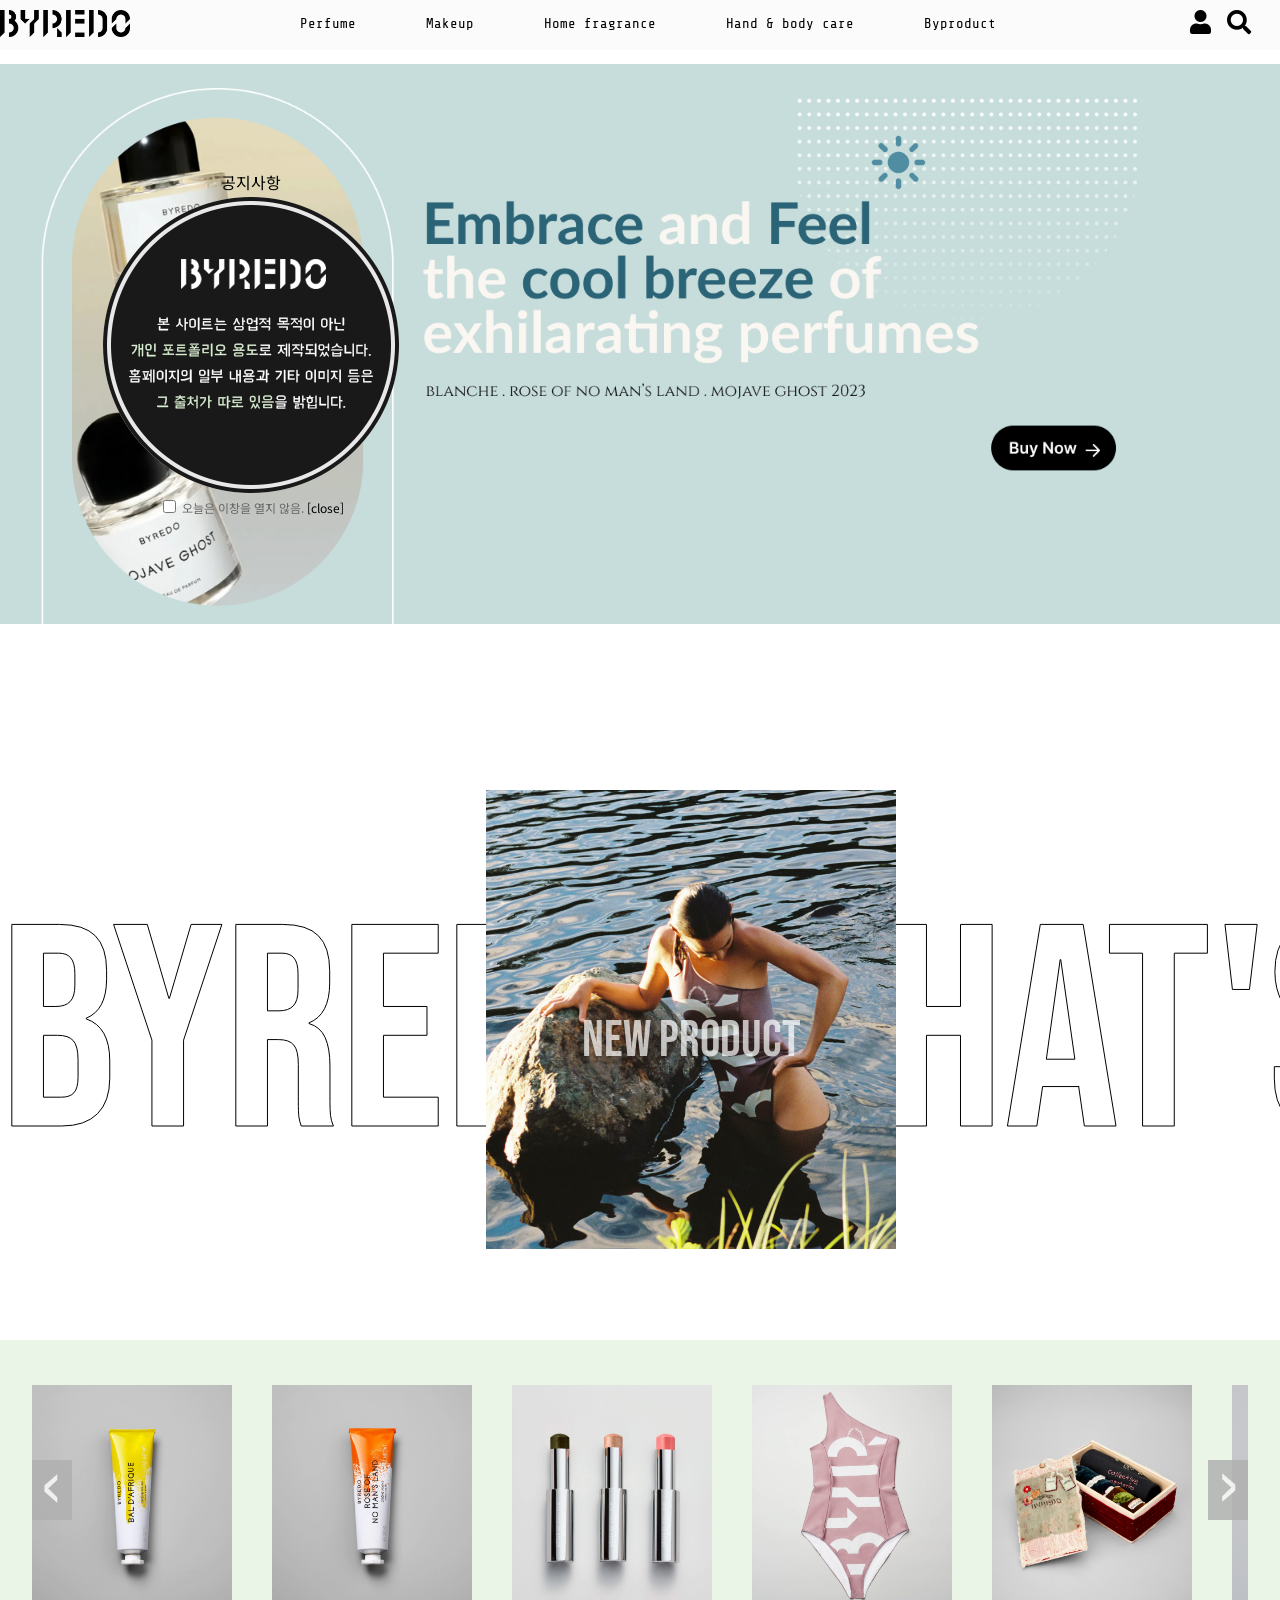
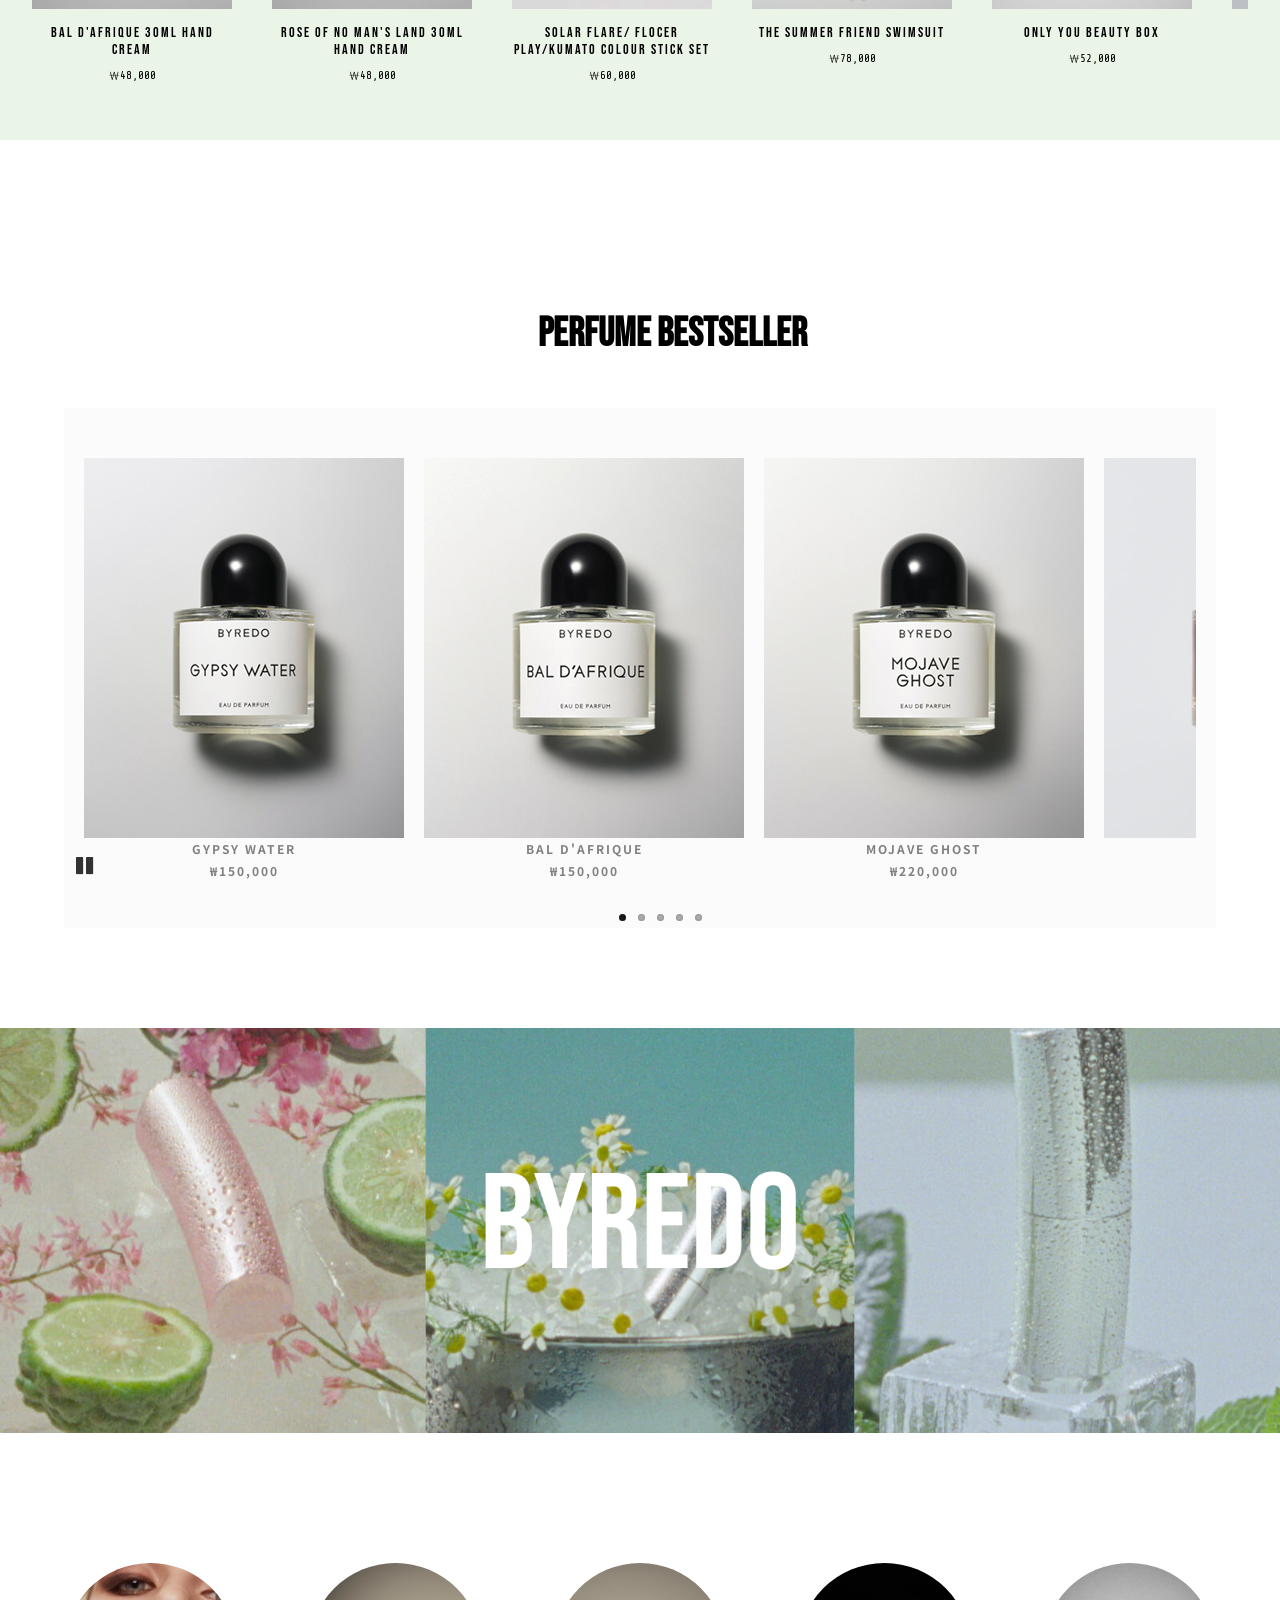
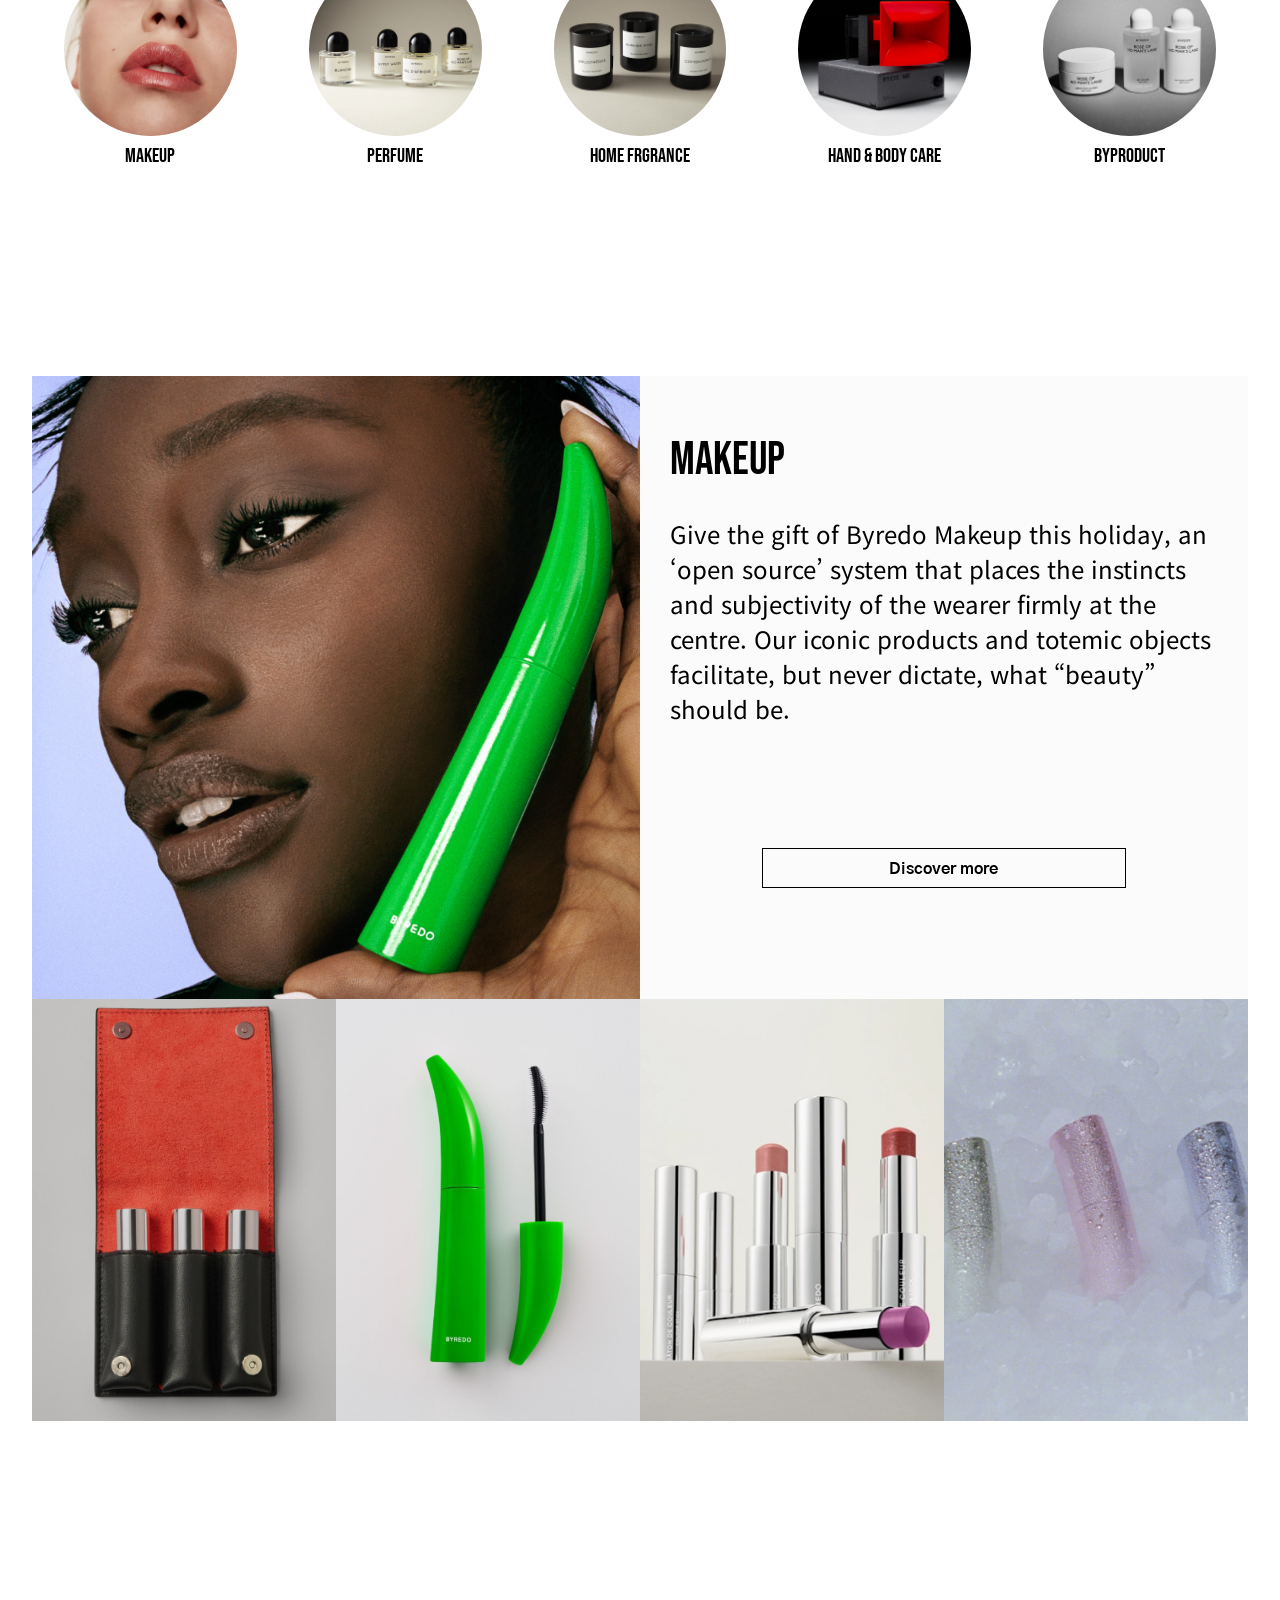
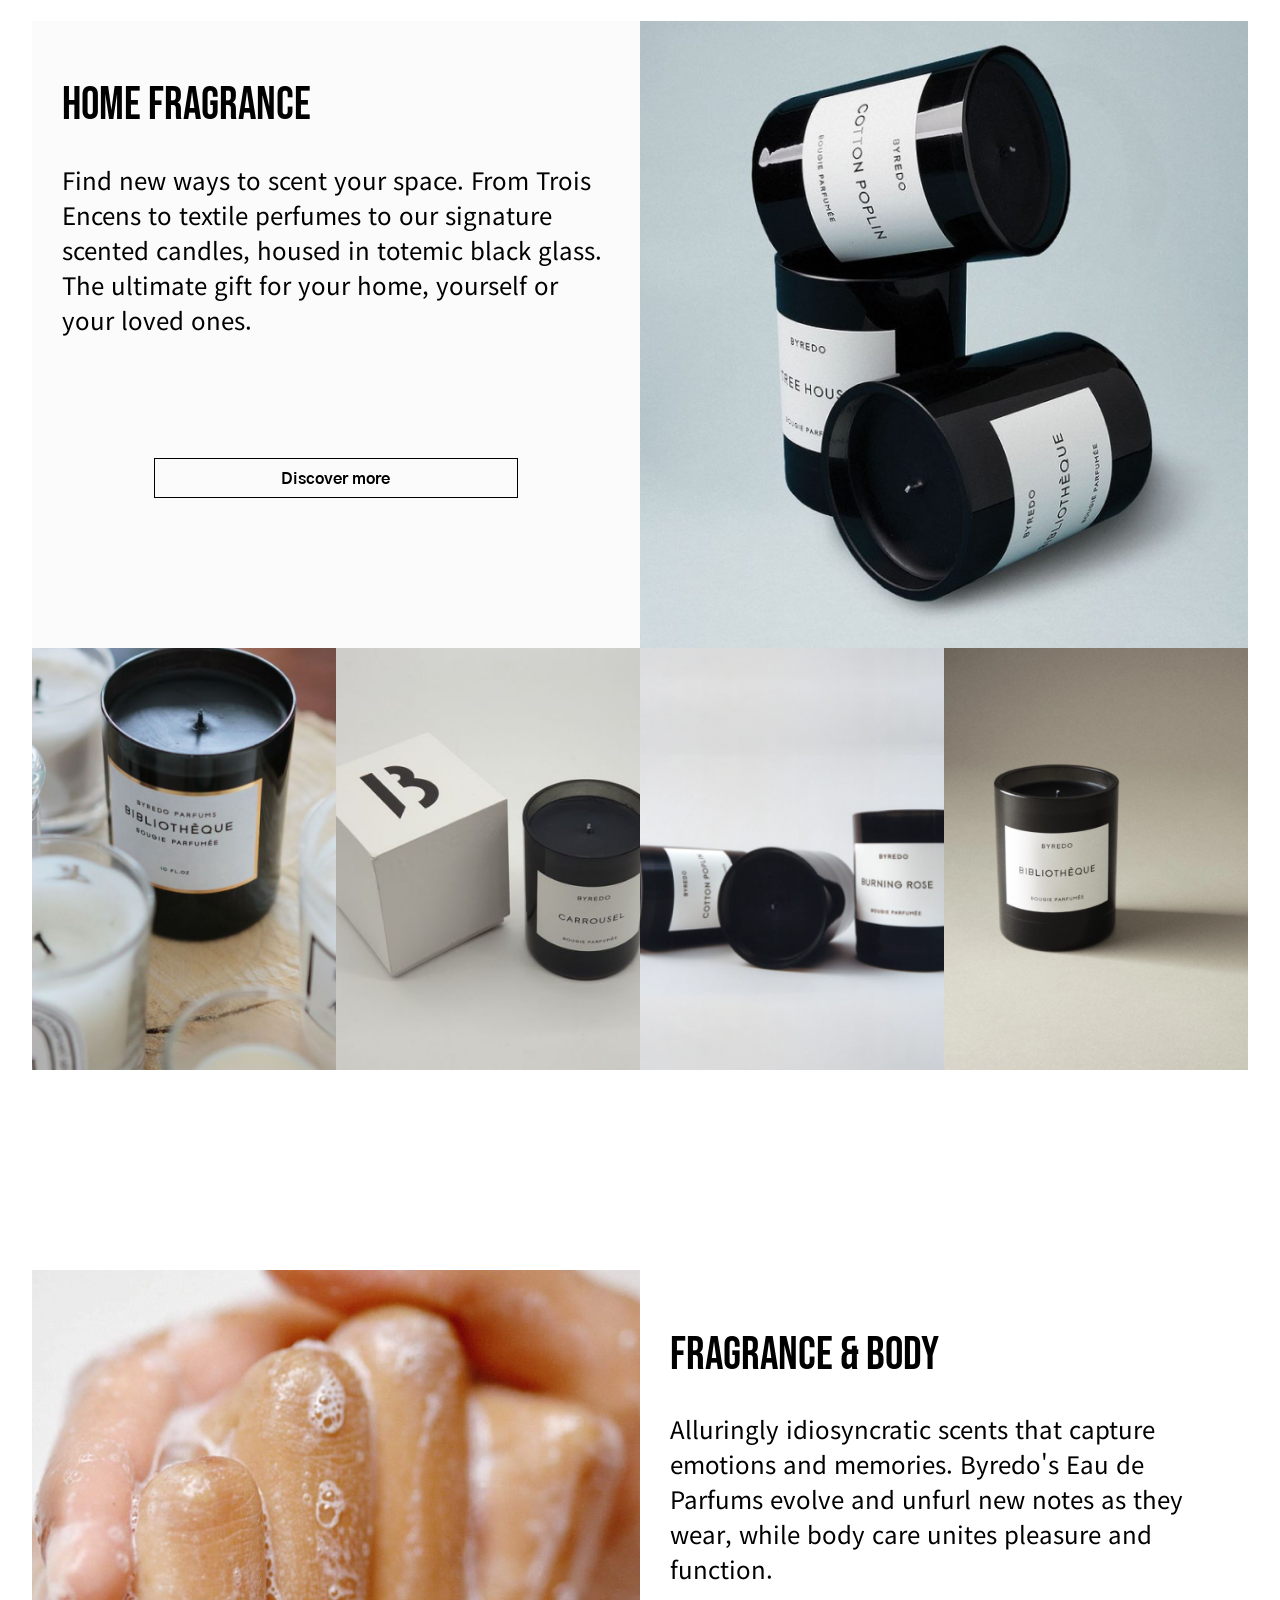
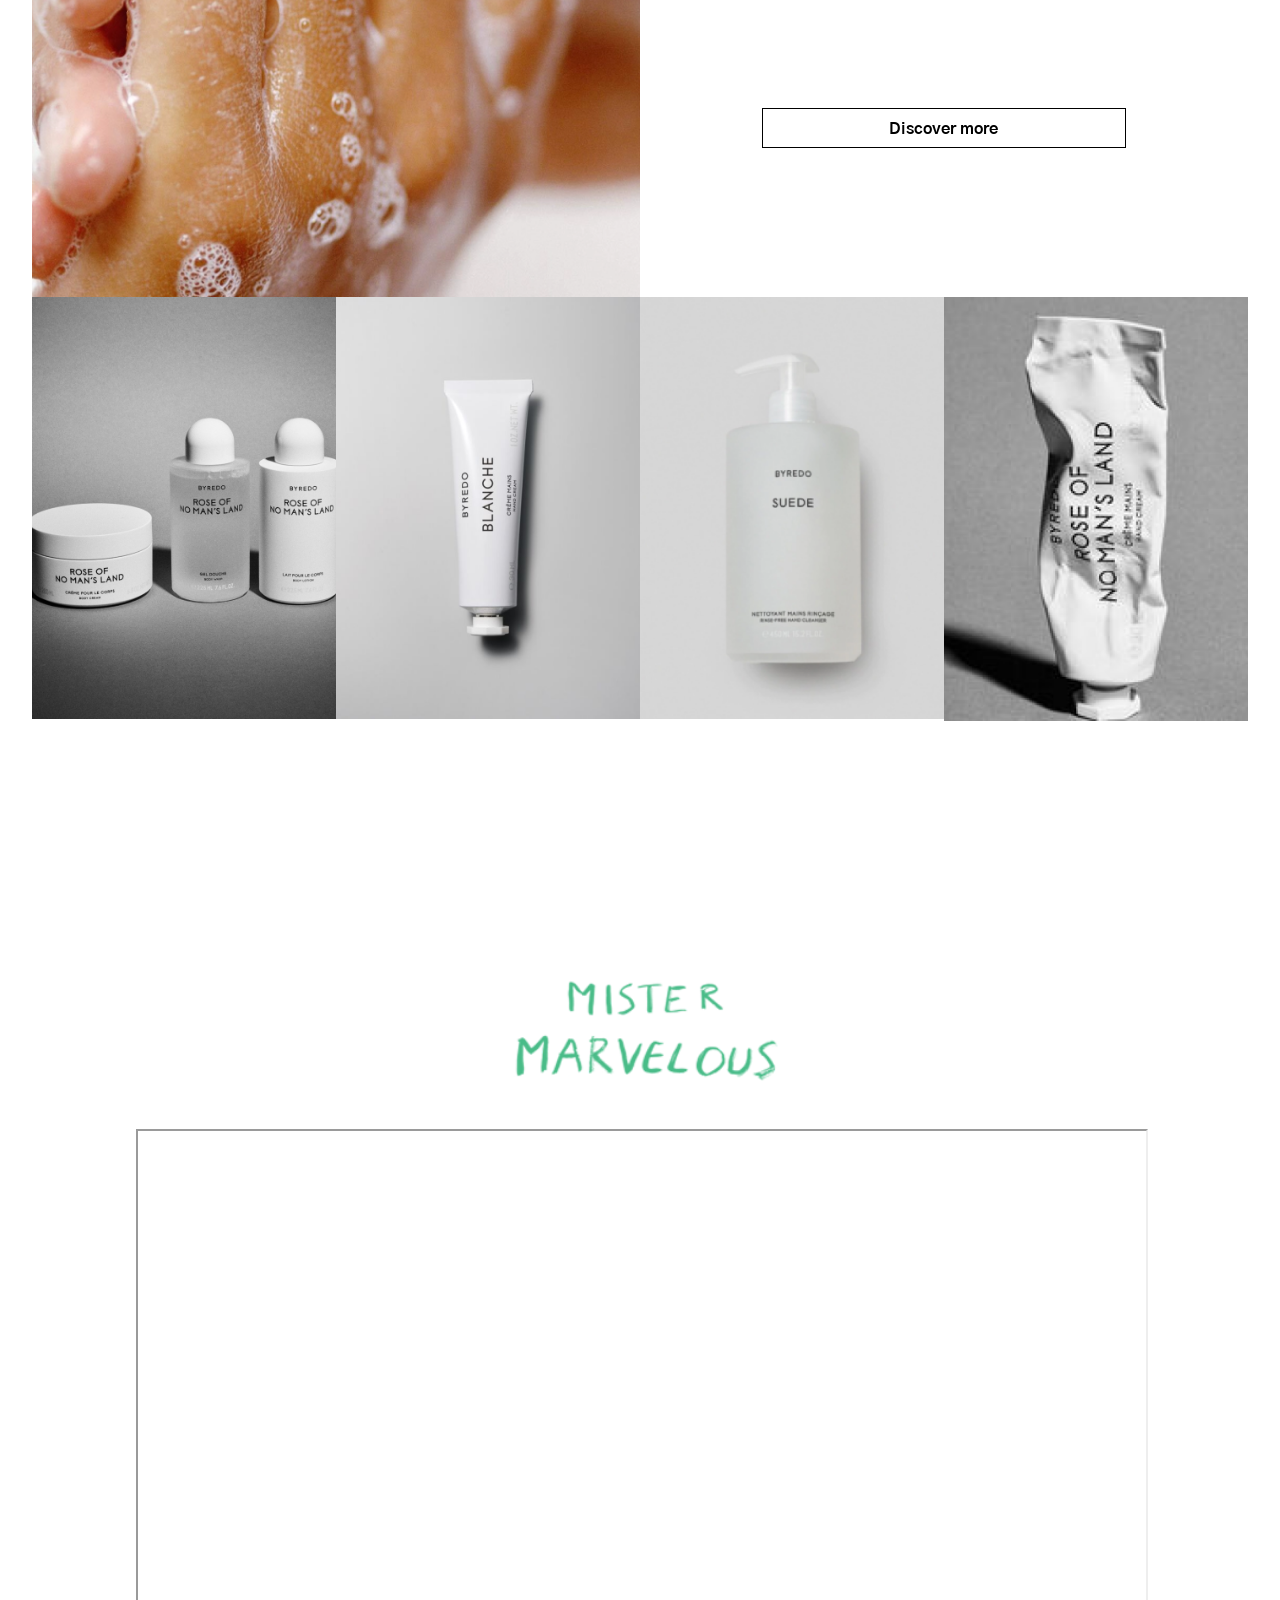
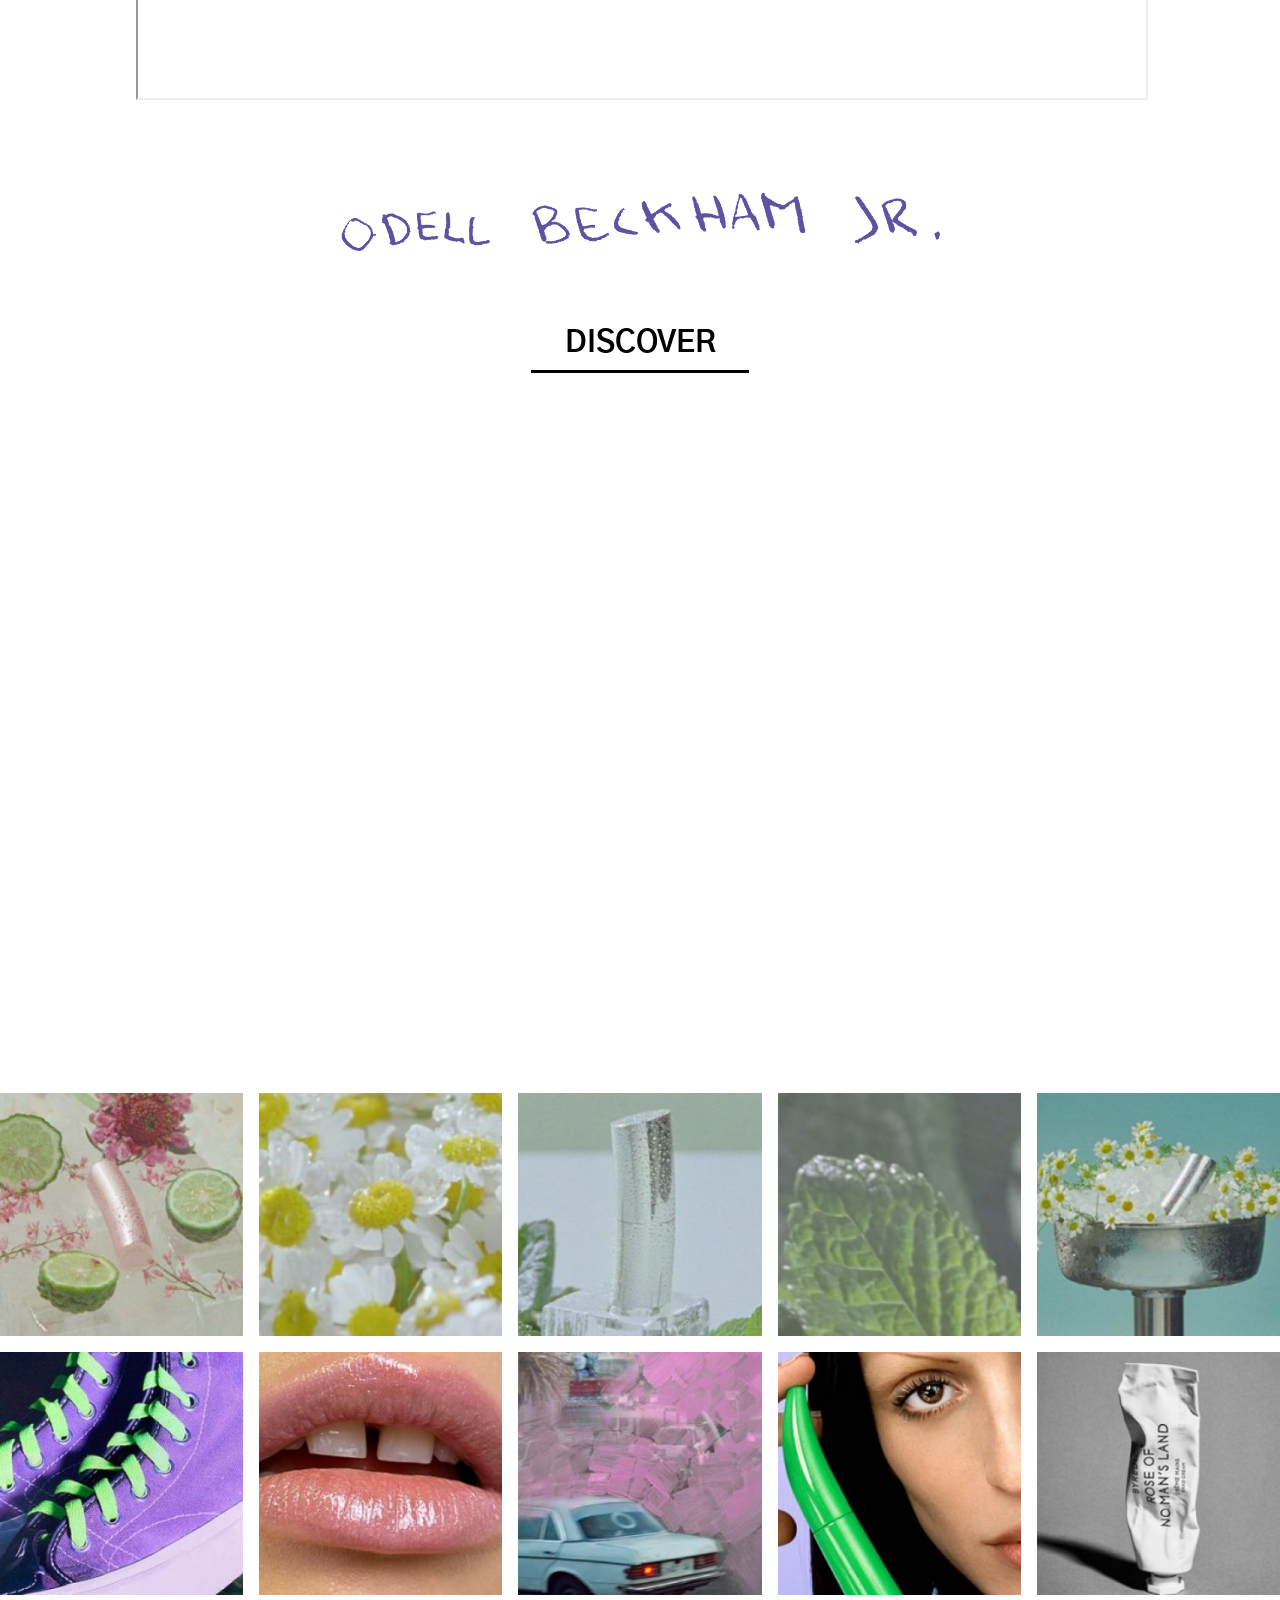
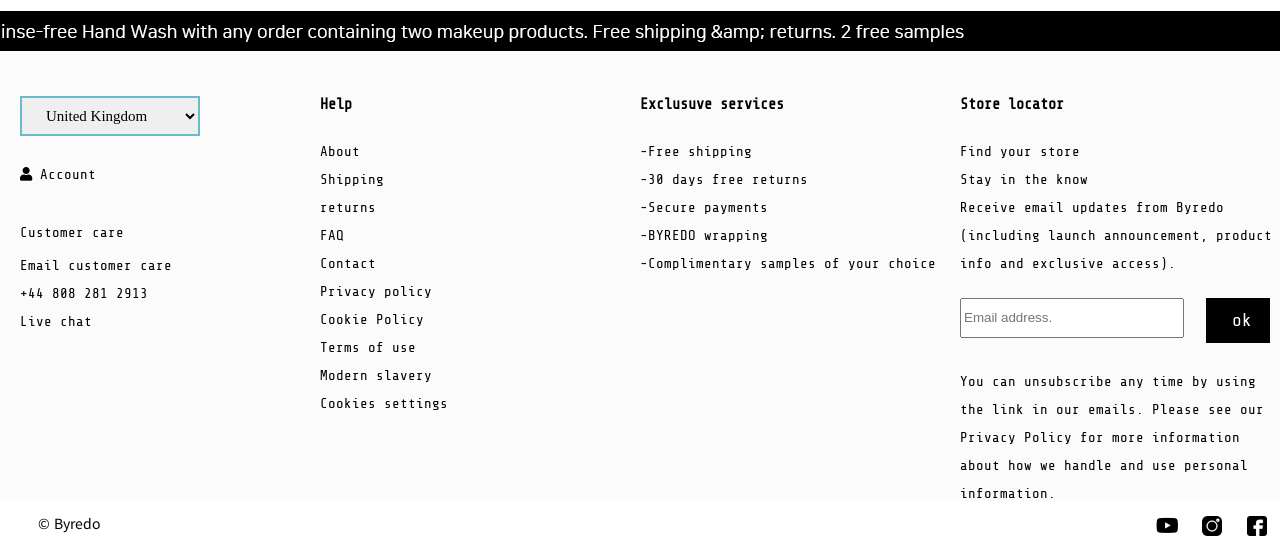
==== commit 9dbae94a: "fix" ====
--- a/index.html
+++ b/index.html
@@ -1,4 +1,4 @@
-<!DOCTYPE html>
+git add .<!DOCTYPE html>
 <html lang="ko">
 <head>
 	<meta charset="UTF-8">
--- a/maincss/main.css
+++ b/maincss/main.css
@@ -633,6 +633,7 @@
     font: bold 15px "Gothic A1";
     /*margin:15% 3%;*/
     margin: 0 auto;
+    padding-bottom:5%;
 }
 
 .cont5_m>div:first-child li h3 a {
@@ -925,6 +926,7 @@
     font: bold 16px "Gothic A1";
     /*margin:15% 3%;*/
     margin: 0 auto;
+    padding-bottom:5%;
 }
 
 .cont6_m>div:first-child li h3 a {
@@ -1224,6 +1226,7 @@
     font: bold 15px "Gothic A1";
     /*margin:15% 3%;*/
     margin: 0 auto;
+    padding-bottom:5%;
 }
 
 .cont7_m>div:first-child li h3 a {
--- a/maincss/media.css
+++ b/maincss/media.css
@@ -15,7 +15,7 @@
 .cont2{display: none;}      
      
 /*cont2*/      
-.cont2_m{margin-top:0px;}   
+.cont2_m{margin-top:0px;}  
 .slide_m ul li:first-child{}     
 .slide_m ul li img{width:175px;}        
 
